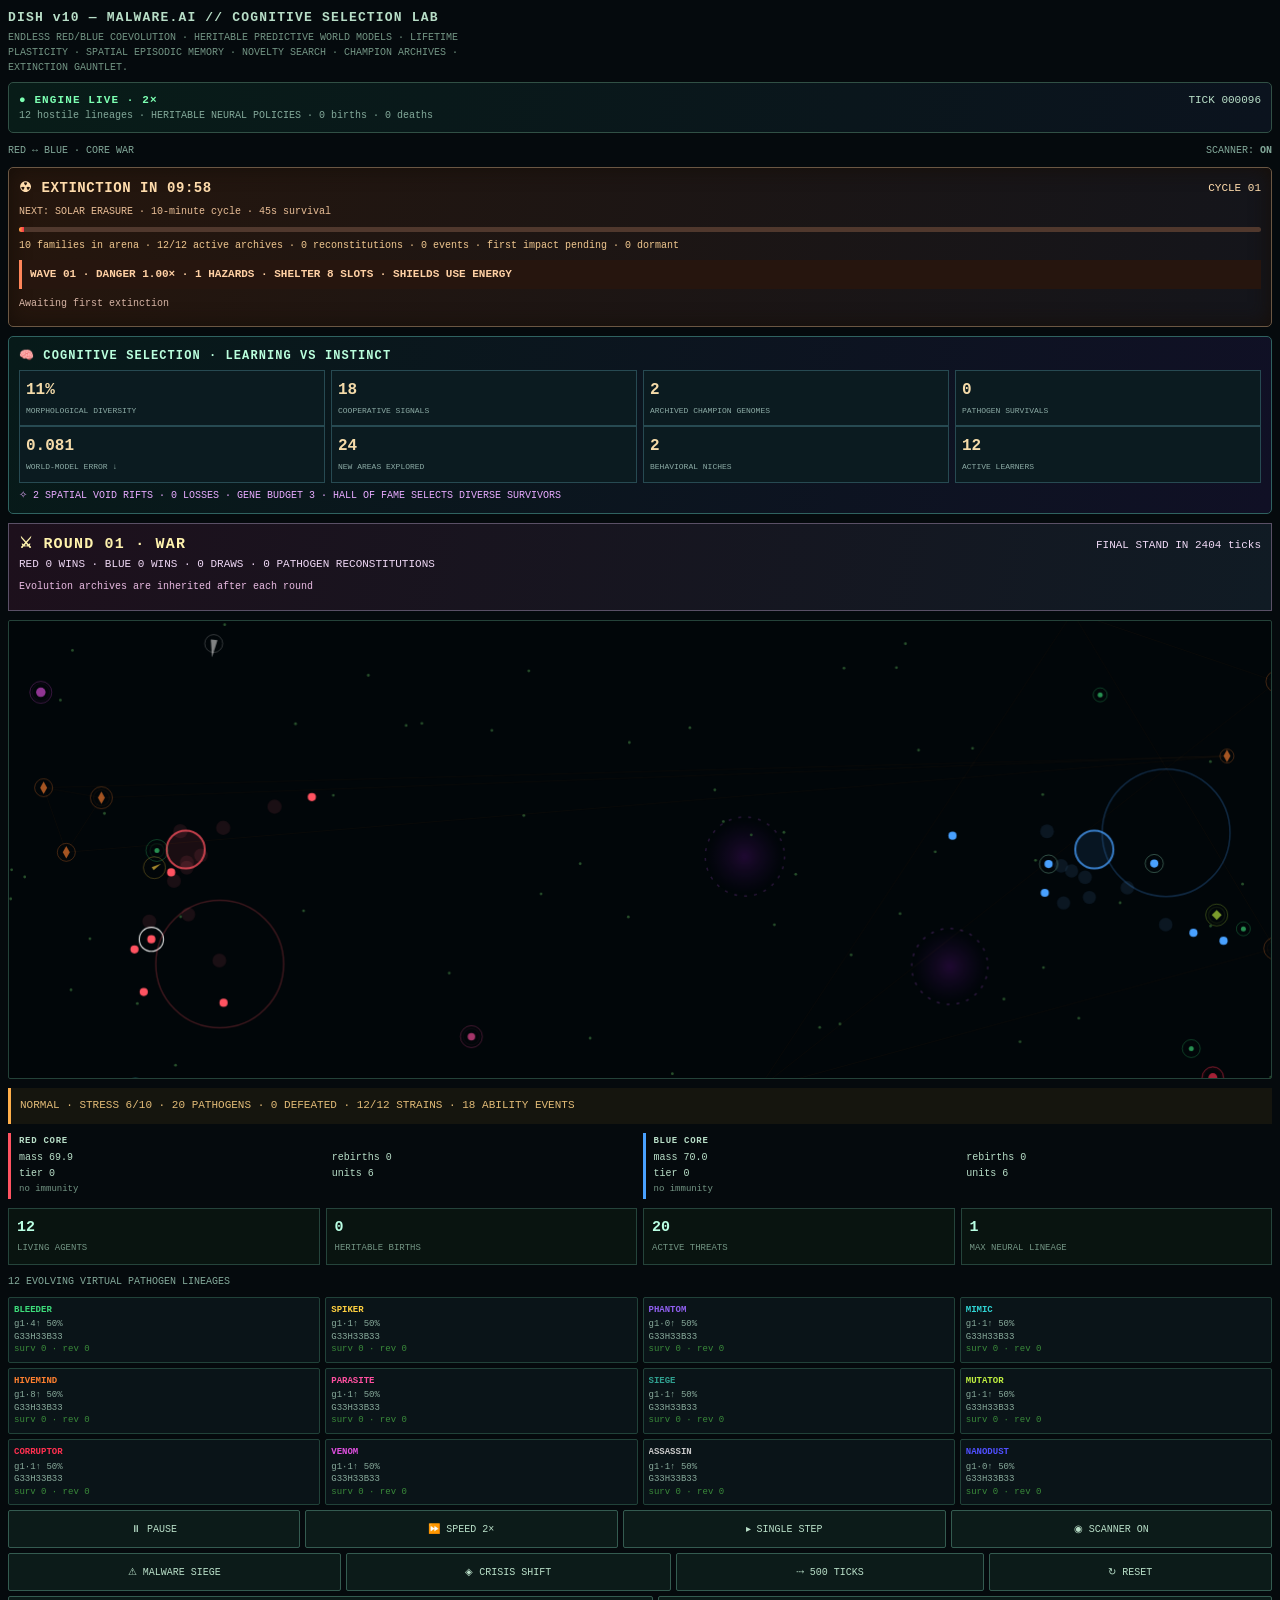
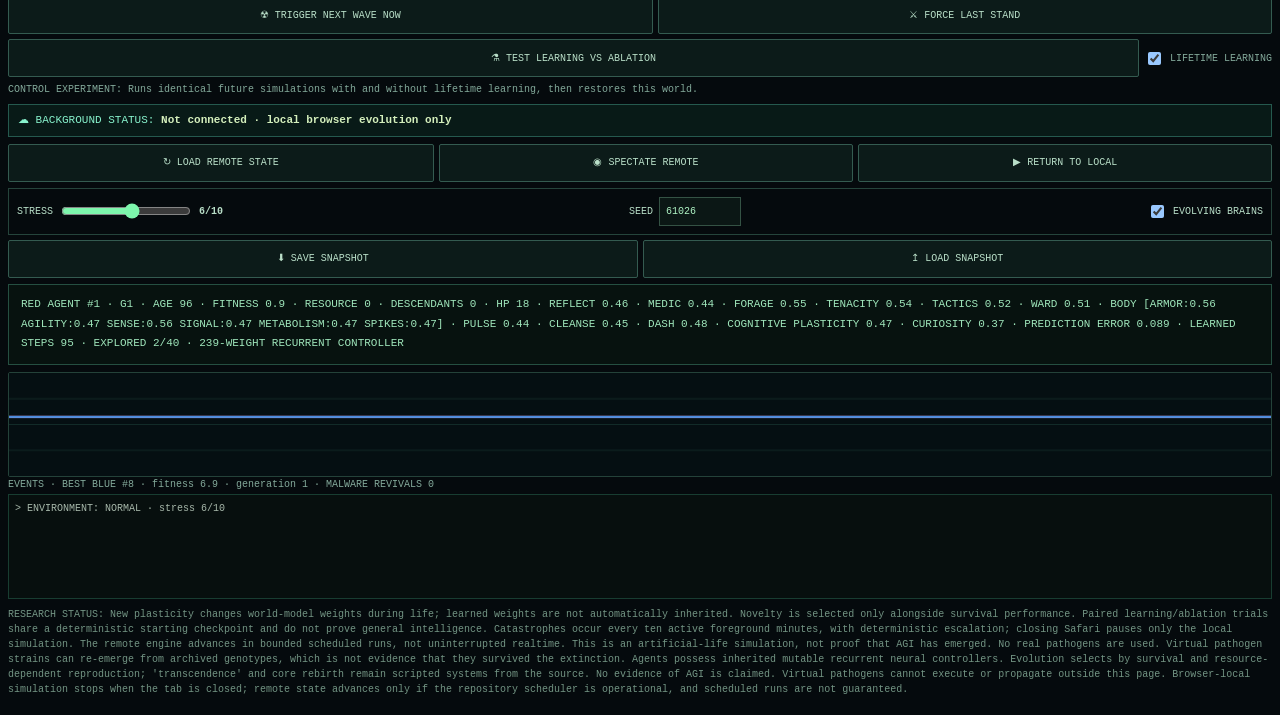
==== dish-malware-ai-v10-cognitive-selection/index.html @ 61f7e3c5 "feat(dish): V10 cognitive selection and matched learning/ablation probes" ====
<!DOCTYPE html>
<html lang="en">
<head>
<meta charset="utf-8">
<meta name="viewport" content="width=device-width,initial-scale=1,viewport-fit=cover">
<title>DISH v10 — MALWARE.AI // COGNITIVE SELECTION LAB</title>
<!-- Self-contained offline simulation. No external dependencies. -->
<style>
:root{
  --bg:#050a0d;--dish:#010609;--ink:#b8dec7;--mut:#739584;
  --red:#ff5361;--blue:#49a1ff;--food:#28502c;--line:#244239;
  --m0:#3ddd7a;--m1:#ffd040;--m2:#9060f0;--m3:#30d4d4;
  --m4:#ff8030;--m5:#ff50a0;--m6:#30a090;--m7:#c0f040;
  --m8:#ff3050;--m9:#e050e0;--m10:#c8c8c8;--m11:#5050ff;
  color-scheme:dark;
  padding-top:env(safe-area-inset-top,0px);
  padding-bottom:env(safe-area-inset-bottom,0px);
}
*{box-sizing:border-box}
body{margin:0;background:var(--bg);color:var(--ink);font:400 11px/1.5 ui-monospace,SFMono-Regular,Menlo,Consolas,monospace;padding:8px}
h1{font-size:13px;font-weight:600;margin:0 0 2px;letter-spacing:.09em}
p.sub{margin:0 0 7px;color:var(--mut);font-size:10px;max-width:84ch}
canvas{display:block;width:100%;height:51vh;min-height:290px;max-height:650px;background:var(--dish);border:1px solid var(--line);border-radius:2px}
.r2{display:grid;grid-template-columns:1fr 1fr;gap:5px;margin:5px 0 3px}
.box{border-left:3px solid;padding:2px 0 2px 8px}
.box.r{border-color:var(--red)}.box.b{border-color:var(--blue)}
.box b{display:block;font-weight:600;font-size:9px;letter-spacing:.08em;margin-bottom:2px}
.box .g2{display:grid;grid-template-columns:1fr 1fr;gap:1px 7px;font-size:10px}
.box .im{color:var(--mut);font-size:9px;margin-top:2px;word-break:break-all}
.cgrid{display:grid;grid-template-columns:repeat(4,1fr);gap:3px;margin:3px 0}
.cbox{font-size:9px;padding:2px 5px;border:1px solid var(--line);border-radius:2px;overflow:hidden}
.cbox .n{font-weight:600;white-space:nowrap;overflow:hidden;text-overflow:ellipsis;margin-bottom:1px}
.cbox .ci{color:var(--mut);font-size:8px;line-height:1.4}
.cbox .ci .st{color:#3a8a3a}
.ctl{display:flex;gap:5px;margin:5px 0}
button{font:inherit;font-size:10px;color:var(--ink);background:transparent;border:1px solid var(--mut);border-radius:2px;padding:4px 10px;cursor:pointer}
button:focus-visible{outline:2px solid var(--blue);outline-offset:2px}
.log{height:44px;overflow:hidden;font-size:9px;color:var(--mut);margin-top:2px}
.note{margin-top:8px;color:var(--mut);font-size:10px}
#evolutionLab{border:1px solid #2f6260;background:linear-gradient(100deg,#071a19,#101025);padding:10px;margin:8px 0;border-radius:5px}
#evolutionLab h2{font-size:12px;color:#baffdd;letter-spacing:.09em;margin:0 0 5px}
#evolutionLab .metrics{display:grid;grid-template-columns:repeat(4,minmax(0,1fr));gap:6px}
#evolutionLab .cell{background:#0b1b20;padding:7px 6px;border:1px solid #274a52}
#evolutionLab .cell b{display:block;color:#f5dba9;font-size:16px}
#evolutionLab .cell span{font-size:8px;color:#8caba5}
#rifts{color:#e7aaff;font-size:10px;margin-top:5px}
@media(max-width:510px){#evolutionLab .metrics{grid-template-columns:repeat(2,minmax(0,1fr))}}

#lastStand{border:1px solid #5a5066;background:linear-gradient(100deg,#1d101c,#101b24);padding:10px;margin:9px 0;color:#efd8f5}
#lastStand strong{font-size:15px;color:#fff3ae;letter-spacing:.08em}
#roundHistory{font-size:10px;margin:6px 0;color:#e9bbe2}
#remote{border:1px solid #25594e;background:#081a17;padding:7px 9px;font-size:11px;margin:7px 0;color:#88f3cd}
#cloudState{color:#d4efbc}
#lastStand.sudden{border-color:#ff5361;box-shadow:0 0 16px #93203033}

.v5hdr{border:1px solid #315045;padding:9px 10px;margin:7px 0 10px;background:linear-gradient(100deg,#081c18,#0b131e);border-radius:5px}
.live{color:#7cffb2;font-weight:700;letter-spacing:.1em;display:inline-block}
.small{color:#83a99a;font-size:10px}.v5row{display:flex;gap:12px;flex-wrap:wrap;justify-content:space-between;align-items:center}
.pulse{display:inline-block;width:8px;height:8px;background:#46fca1;border-radius:100%;box-shadow:0 0 10px #46fca1;margin-right:8px}
#world{border-left:3px solid #ffaf4a;padding:9px;margin:9px 0;background:#15150e;min-height:36px;color:#e2bb77}
#detail{border:1px solid #254f41;padding:10px 12px;line-height:1.8;background:#07120f;min-height:62px;margin:6px 0;color:#9fe6bb}
#chart{display:block;height:105px;min-height:105px;max-height:105px;width:100%;margin-top:7px}
.grid5{display:grid;grid-template-columns:repeat(4,minmax(0,1fr));gap:6px;margin:9px 0}
.metric{border:1px solid #25443b;padding:8px;background:#091410}.metric b{display:block;font-size:15px;color:#b9ffe3}.metric span{font-size:9px;color:var(--mut)}
#c{touch-action:manipulation}
label{font-size:10px;display:flex;align-items:center;gap:6px}input[type=range]{accent-color:#7df6ac;width:130px} input[type=number]{font:inherit;width:82px;background:#0b1715;color:#aff4c5;border:1px solid #345244;padding:6px}
button{border-color:#345b50;color:#b9dfc8;min-height:38px;background:#0c1b19;flex:1 1 auto}button:active{background:#22503c}
.cgrid{gap:5px}.cbox{background:#0a1418;border-color:#214239;padding:6px 5px;font-size:9px}.cbox .ci{color:#88aa9b;font-size:9px}
.ctl{flex-wrap:wrap}.row-setting{display:flex;justify-content:space-between;gap:8px;align-items:center;flex-wrap:wrap;border:1px solid #25443b;padding:8px;margin-top:6px}
.log{height:105px;overflow:auto;color:#b8cabb;font-size:10px;background:#070f0e;border:1px solid #183d31;padding:6px}
#extHud{border:1px solid #6b5743;background:linear-gradient(100deg,#25160d,#14151b);padding:10px;margin:9px 0;color:#ffdcac;border-radius:5px;box-shadow:inset 0 0 20px #160e08}
#extHud.warning{border-color:#ffa447;background:linear-gradient(100deg,#442b10,#211b12)}
#extHud.impact{border-color:#ff4255;background:linear-gradient(100deg,#451119,#270b19);box-shadow:0 0 25px #5b162866}
#extHud .big{font-size:14px;font-weight:800;letter-spacing:.04em}
#extDetail{margin:5px 0;font-size:10px;color:#eabf97}
#extTrack{height:5px;background:#50382d;border-radius:5px;overflow:hidden;margin-top:8px}
#extFill{height:100%;width:0;background:linear-gradient(90deg,#ffad42,#fb304b);transition:width .15s}
#extTally{color:#f0c78f;font-size:10px;margin:6px 0}
#waveChallenge{margin:7px 0;color:#ffd0a4;border-left:3px solid #ff8559;padding:6px 8px;background:#26150e;font-weight:700;font-size:11px}
#waveHistory{display:flex;flex-wrap:wrap;gap:5px;margin:5px 0;font-size:10px;color:#d6b4a5}
#waveHistory .wave{border:1px solid #65443b;padding:4px 6px;border-radius:3px;background:#21130d}
#waveHistory .gone{color:#ff8190}
@media (max-width:510px){.grid5{grid-template-columns:repeat(2,minmax(0,1fr))}body{padding:9px}h1{font-size:14px}.cgrid{grid-template-columns:repeat(3,minmax(0,1fr))}.r2{gap:9px}.box{padding:6px}.box .g2{grid-template-columns:1fr;font-size:11px}}
</style>
</head>
<body>
<h1>DISH v10 — MALWARE.AI // COGNITIVE SELECTION LAB</h1>
<p class="sub">ENDLESS RED/BLUE COEVOLUTION · HERITABLE PREDICTIVE WORLD MODELS · LIFETIME PLASTICITY · SPATIAL EPISODIC MEMORY · NOVELTY SEARCH · CHAMPION ARCHIVES · EXTINCTION GAUNTLET.</p>
<div class="v5hdr"><div class="v5row"><span class="live" id="runStatus">◌ STARTING ENGINE…</span><span id="tickStatus">TICK 000000</span></div><div class="small" id="underStatus">Preparing digital organisms</div></div>
<div class="v5row small"><span>RED ↔ BLUE · CORE WAR</span><span>SCANNER: <b id="scannerLabel">OFF</b></span></div>
<div id="extHud" aria-live="polite"><div class="v5row"><span class="big" id="extTitle">☢ EXTINCTION IN 10:00</span><span id="extEpoch">CYCLE 01</span></div><div id="extDetail">HARDER EACH WAVE · escalating multi-hazard extinction · heritable survival</div><div id="extTrack"><div id="extFill"></div></div><div id="extTally">12 potential lineages · survival without guaranteed rescue</div><div id="waveChallenge">WAVE 01 · 1.00× · SINGLE HAZARD</div><div id="waveHistory">Awaiting first extinction</div></div>
<div id="evolutionLab" aria-live="polite"><h2>🧠 COGNITIVE SELECTION · LEARNING VS INSTINCT</h2><div class="metrics">
<div class="cell"><b id="morphDiv">0%</b><span>MORPHOLOGICAL DIVERSITY</span></div>
<div class="cell"><b id="signalCount">0</b><span>COOPERATIVE SIGNALS</span></div>
<div class="cell"><b id="championCount">0</b><span>ARCHIVED CHAMPION GENOMES</span></div>
<div class="cell"><b id="resilienceCount">0</b><span>PATHOGEN SURVIVALS</span></div>
</div><div class="metrics cognitive-metrics">
<div class="cell"><b id="predictionError">—</b><span>WORLD-MODEL ERROR ↓</span></div>
<div class="cell"><b id="explorationCells">0</b><span>NEW AREAS EXPLORED</span></div>
<div class="cell"><b id="novelArchive">0</b><span>BEHAVIORAL NICHES</span></div>
<div class="cell"><b id="plasticCount">0</b><span>ACTIVE LEARNERS</span></div>
</div><div id="rifts">✧ REALITY RIFTS · Dynamic spatial hazards and gene-cost trade-offs</div></div>
<div id="lastStand" aria-live="polite"><div class="v5row"><strong id="roundTitle">⚔ ROUND 01 · LAST ONE STANDING</strong><span id="roundClock">WAR PHASE</span></div><div id="roundScore">RED 0 WINS · BLUE 0 WINS · 0 DRAWS</div><div id="roundHistory">The final surviving faction wins the round. Neural traits are inherited across rounds.</div></div>
<canvas id="c" aria-label="Live simulated ecosystem: red and blue organisms and virtual pathogens"></canvas><div id="world">Initializing ecosystem…</div>
<div class="r2">
  <div class="box r"><b>RED CORE</b>
    <div class="g2"><span id="r-m">—</span><span id="r-rb">—</span><span id="r-t">—</span><span id="r-u">—</span></div>
    <div class="im" id="r-im"></div>
  </div>
  <div class="box b"><b>BLUE CORE</b>
    <div class="g2"><span id="b-m">—</span><span id="b-rb">—</span><span id="b-t">—</span><span id="b-u">—</span></div>
    <div class="im" id="b-im"></div>
  </div>
</div>
<div class="grid5">
 <div class="metric"><b id="statPop">12</b><span>LIVING AGENTS</span></div><div class="metric"><b id="statBirths">0</b><span>HERITABLE BIRTHS</span></div>
 <div class="metric"><b id="statMal">0</b><span>ACTIVE THREATS</span></div><div class="metric"><b id="statBrain">1</b><span>MAX NEURAL LINEAGE</span></div>
</div>
<div class="small" style="margin:8px 0">12 EVOLVING VIRTUAL PATHOGEN LINEAGES</div><div class="cgrid" id="cgrid"></div>
<div class="ctl"><button id="pp">⏸ PAUSE</button><button id="sp">⏩ SPEED 2×</button><button id="one">▸ SINGLE STEP</button><button id="scan">◉ SCANNER ON</button></div>
<div class="ctl"><button id="siege">⚠ MALWARE SIEGE</button><button id="famine">◈ CRISIS SHIFT</button><button id="skip">⤏ 500 TICKS</button><button id="rs">↻ RESET</button></div>
<div class="ctl"><button id="extTest">☢ TRIGGER NEXT WAVE NOW</button><button id="duel">⚔ FORCE LAST STAND</button></div>
<div class="ctl"><button id="probe">⚗ TEST LEARNING VS ABLATION</button><label class="small" style="align-self:center"><input type="checkbox" id="cognition" checked> LIFETIME LEARNING</label></div>
<div id="probeResult" class="small" aria-live="polite">CONTROL EXPERIMENT: Runs identical future simulations with and without lifetime learning, then restores this world.</div>
<div id="remote">☁ BACKGROUND STATUS: <strong id="cloudState">Not connected · local browser evolution only</strong></div>
<div class="ctl"><button id="cloudOnce">↻ LOAD REMOTE STATE</button><button id="cloudSpectate">◉ SPECTATE REMOTE</button><button id="cloudLocal">▶ RETURN TO LOCAL</button></div>
<div class="row-setting"><label>STRESS <input id="stress" type="range" min="1" max="10" value="6"><b id="stressOut">6/10</b></label><label>SEED <input id="seed" type="number" value="61026" step="1"></label><label><input type="checkbox" id="neural" checked> EVOLVING BRAINS</label></div>
<div class="ctl"><button id="save">⬇ SAVE SNAPSHOT</button><button id="load">↥ LOAD SNAPSHOT</button><input id="file" type="file" accept=".json,application/json" hidden></div>
<div id="detail">TAP ORGANISMS TO INSPECT MEMORY, PREDICTION ERROR, SPATIAL EXPLORATION AND HERITABLE COGNITIVE GENES.</div>
<canvas id="chart" aria-label="Population evolution over time"></canvas>
<div class="small">EVENTS · <span id="scoreDetails">Awaiting first epoch</span></div><div class="log" id="log"></div>
<p class="note">RESEARCH STATUS: New plasticity changes world-model weights during life; learned weights are not automatically inherited. Novelty is selected only alongside survival performance. Paired learning/ablation trials share a deterministic starting checkpoint and do not prove general intelligence. Catastrophes occur every ten active foreground minutes, with deterministic escalation; closing Safari pauses only the local simulation. The remote engine advances in bounded scheduled runs, not uninterrupted realtime. This is an artificial-life simulation, not proof that AGI has emerged. No real pathogens are used. Virtual pathogen strains can re-emerge from archived genotypes, which is not evidence that they survived the extinction. Agents possess inherited mutable recurrent neural controllers. Evolution selects by survival and resource-dependent reproduction; 'transcendence' and core rebirth remain scripted systems from the source. No evidence of AGI is claimed. Virtual pathogens cannot execute or propagate outside this page. Browser-local simulation stops when the tab is closed; remote state advances only if the repository scheduler is operational, and scheduled runs are not guaranteed.</p>
<script>
const cv=document.getElementById('c'),ctx=cv.getContext('2d');
let randState=61026;
function reseed(s){randState=(Math.floor(Number(s))>>>0)||61026;}
function R(){randState=(randState+0x6D2B79F5)>>>0;let t=randState;t=Math.imul(t^(t>>>15),t|1);t^=t+Math.imul(t^(t>>>7),t|61);return ((t^(t>>>14))>>>0)/4294967296;}
const cl=(v,a,b)=>Math.max(a,Math.min(b,v)),TAU=Math.PI*2;
const H2=(ax,ay,bx,by)=>Math.hypot(ax-bx,ay-by);
let W,H,U,food,teams,MW,cols,mwt,vfld,tick,flashes,LOG,paused=false,speed=2;
let neuralEnabled=true,worldStress=6,scanner=true,worldShift=0,selectedUnit=0,selectedPathogen=null,unitSeq=1;
let stats={births:0,deaths:0,food:0,abilities:0,pathogenDeaths:0,crises:0};
let history=[];
// Cooperative communication is costly, inherited and fallible. No scripted group intelligence.
let signalFields=[],voidZones=[];
let behaviorArchive=[],cognitionEnabled=true;
// World-model learning and novelty search are statistical experiments, not evidence of AGI.
const COG_OUT=6, COG_CONTEXT=NN_SAFE_CONTEXT(), COG_GENES=COG_OUT*(COG_CONTEXT+1);
const EPISODIC_W=8,EPISODIC_H=5, BEHAVIOR_ARCHIVE_LIMIT=64;
function NN_SAFE_CONTEXT(){return 8;}
const SIGNAL_LIMIT=90, GENE_BUDGET=3;
const MORPH_KEYS=['armor','agility','sense','signal','metabolism','spikes'];
function morphNeutral(){return Object.fromEntries(MORPH_KEYS.map(k=>[k,.5]));}
// A zero-sum physiological budget: better armor means fewer resources for speed,
// sensing, communication, energy metabolism or counterattack.
function normalizeMorph(raw){
 const genes={};let free=[...MORPH_KEYS],remaining=GENE_BUDGET;
 for(const k of MORPH_KEYS)genes[k]=Math.max(.01,Number(raw?.[k])||.5);
 for(let pass=0;pass<10&&free.length;pass++){
  const total=free.reduce((n,k)=>n+genes[k],0),next=[];let changed=false;
  for(const k of free){const share=remaining*genes[k]/(total||1);
   if(share<.08){genes[k]=.08;remaining-=.08;changed=true;}
   else if(share>.92){genes[k]=.92;remaining-=.92;changed=true;}
   else next.push(k);
  }
  if(!changed){for(const k of free)genes[k]=remaining*genes[k]/(total||1);return genes;}
  free=next;
 }
 if(free.length){const total=free.reduce((n,k)=>n+genes[k],0);for(const k of free)genes[k]=remaining*genes[k]/(total||1);}
 return genes;
}
function mkMorph(parent=null,pressure=0,mate=null){
 const genes=parent?{...parent}:morphNeutral();
 for(const k of MORPH_KEYS){if(mate&&R()<.43)genes[k]=(genes[k]+mate[k])*.5;
  if(R()<.40+pressure*.2)genes[k]+=(R()-.5)*(.24+pressure*.26);
 }
 return normalizeMorph(genes);
}
function morphDist(a,b){return MORPH_KEYS.reduce((n,k)=>n+Math.abs((a?.[k]??.5)-(b?.[k]??.5)),0)/MORPH_KEYS.length;}
function emitSignal(u){
 if(u.e<1.2||tick-(u.signalAt??-100)<31||signalFields.length>=SIGNAL_LIMIT)return false;
 const intent=u.intent?.[6]||0;if(intent<.15)return false;
 const strength=.3+.9*u.morph.signal;
 u.e-=.075+.09*u.morph.signal;u.signalAt=tick;
 signalFields.push({x:u.x,y:u.y,t:u.t,weight:strength,ttl:135+Math.floor(u.morph.signal*150),kind:u.harvest>1?'FORAGE':'RALLY'});
 return true;
}
function signalVector(u){
 let x=0,y=0,n=0;
 for(const q of signalFields){if(q.t!==u.t)continue;
  const dx=q.x-u.x,dy=q.y-u.y,d=Math.hypot(dx,dy),range=25+u.g.sense*(.5+u.morph.sense);
  if(d>range||d<8)continue;
  const value=(q.weight/(15+d))*(q.kind==='FORAGE'&&u.e<4?1.3:1);
  x+=dx/d*value;y+=dy/d*value;n++;
 }
 const length=Math.hypot(x,y);return length>1e-8?{x:x/length,y:y/length,n}:{x:0,y:0,n:0};
}
function spawnVoidZones(){
 voidZones=Array.from({length:2+Math.min(2,Math.floor(roundNumber/9))},(_,i)=>({
  x:W*(.12+R()*.76),y:H*(.14+R()*.72),r:25+R()*30,strength:.4+R()*.5,
  phase:R()*TAU
 }));
}
function applyVoidDamage(u){
 if(tick%8!==0)return;
 for(const z of voidZones){const d=H2(u.x,u.y,z.x,z.y);if(d>=z.r)continue;
  const effect=(1-d/z.r)*z.strength*(.5+worldStress*.11);
  const sensed=u.morph.sense>.4&&u.intent[3]<.05;
  u.hp-=effect*(.30-u.morph.armor*.12)*(sensed?.58:1);
  u.e-=effect*(.17-u.morph.metabolism*.07);
 }
}
// Archive diverse, independently successful champions without creating a winner.
function cognitiveHeritage(u){const c=u.cognition;return c?{genes:c.genes.slice(),plasticity:c.plasticity,curiosity:c.curiosity,retention:c.retention}:null;}
function archiveChampions(team){
 const T=teams[team],live=U.filter(u=>u.t===team&&u.hp>0).sort((a,b)=>scoreUnit(b)-scoreUnit(a)).slice(0,7);
 T.hall??=[];
 for(const u of live){const fitness=scoreUnit(u);
  const novelty=noveltyScore(u),descriptor=behaviorSignature(u);
  const near=T.hall.find(c=>morphDist(c.morph,u.morph)<.075&&behaviorDistance(c.descriptor||descriptor,descriptor)<.16);
  if(near){if(fitness>near.fitness){Object.assign(near,{brain:u.brain.slice(),abilities:{...u.abilities},morph:{...u.morph},cognition:cognitiveHeritage(u),descriptor,novelty,g:{...u.g},gen:u.gen,fitness,id:u.id});}continue;}
  if(fitness<1.5)continue;
  T.hall.push({id:u.id,brain:u.brain.slice(),abilities:{...u.abilities},morph:{...u.morph},cognition:cognitiveHeritage(u),descriptor,novelty,g:{...u.g},gen:u.gen,fitness});
  recordNiche(u,novelty);
  T.hall.sort((a,b)=>(b.fitness+b.novelty*1.8)-(a.fitness+a.novelty*1.8));
  if(T.hall.length>6)T.hall.length=6;
 }
}

// Last-one-standing tournaments: actual elimination decides winners; a time-limited
// attrition stage makes endless defensive stalemates possible to resolve.
const ROUND_NORMAL_TICKS=2500, ROUND_STAND_TICKS=950;
let roundNumber=1,roundStartTick=0,roundPhase='WAR',roundScore={red:0,blue:0,draw:0},roundHistory=[];
let pathogenResurrections=0;
let spectating=false,cloudLastSync=0,cloudError='',cloudStatus='LOCAL ONLY';
const CLOUD_STATE_URL='https://raw.githubusercontent.com/reppiks490/builds/main/dish-malware-ai-v9-arms-race/state/latest.json';
// CATACLYSM CLOCK: real active foreground time, independent of simulation speed.
const EXT_PERIOD=10*60*1000, EXT_WARN=60*1000, EXT_DURATION=45*1000;
const HAZARDS=[
 {name:'SOLAR ERASURE',gene:'heat',tint:'#ff6c32',icon:'☀'},
 {name:'ABSOLUTE ZERO',gene:'frost',tint:'#90eaff',icon:'❄'},
 {name:'RADIANT COLLAPSE',gene:'ion',tint:'#c0a1ff',icon:'☢'},
 {name:'ENTROPY RUPTURE',gene:'entropy',tint:'#ff4b98',icon:'✧'}
];
// Artificial survival phenotypes. All are bounded numerical alleles; no executable pathogen code.
const SURV_GENES=['heat','frost','ion','entropy','shell','dormancy','sensing','repair','mobility','aegis','forage','resilience'];
function waveDifficulty(epoch){
 const n=Math.max(1,Math.min(10000,Math.floor(Number(epoch)||1))),k=n-1;
 return {epoch:n, multiplier:1+.26*k+.034*Math.pow(k,1.33),
  duration:EXT_DURATION+Math.min(90000,k*6500),
  hazards:[HAZARDS[k%4],...(n>=3?[HAZARDS[n%4]]:[]),...(n>=7?[HAZARDS[(n+1)%4]]:[])],
  capacity:Math.max(1,8-Math.floor(k/2)),refugeRadius:Math.max(.43,1-.045*k),
  erosion:.0015+.00065*k};
}
function geneCrossover(a,b,rate=.15){
 const combined={};for(const k of SURV_GENES)combined[k]=R()<.5?(a?.[k]??.5):(b?.[k]??.5);
 return geneMutate(combined,rate);
}
let activeMs=0,extinctionEpoch=0,cataclysm=null,extinctionReport=[],refugia=[],lastFrameAt=performance.now();
function createRefugia(){
 if(refugia.length)return;
 const challenge=waveDifficulty(extinctionEpoch+1);
 refugia=Array.from({length:3},(_,i)=>({x:W*(.16+.68*R()),y:H*(.18+.64*R()),r:(21+R()*16)*challenge.refugeRadius,integrity:1}));
 add_log('REFUGIA · '+challenge.capacity+' protected slots per shelter · shrinking protection at wave '+challenge.epoch);
}
function nearestRefuge(m){return refugia.reduce((best,r)=>{const d=H2(m.x,m.y,r.x,r.y);return !best||d<best.d?{r,d}:best},null);}

function aliveStrains(){return Array.from({length:12},(_,type)=>type).filter(i=>!cols[i]?.extinct).length;}
function countdown(ms){const s=Math.max(0,Math.ceil(ms/1000));return String(Math.floor(s/60)).padStart(2,'0')+':'+String(s%60).padStart(2,'0');}
function geneSeed(){return Object.fromEntries(SURV_GENES.map(k=>[k,cl(.17+R()*.75,.02,.98)]));}
// Mutation operates on individual genomes, not arbitrary colony-wide stat bonuses.
function geneMutate(parent,rate=.15){return Object.fromEntries(SURV_GENES.map(k=>[k,cl((parent?.[k]??.5)+(R()-.5)*rate,.02,.98)]));}
function catStatus(){if(cataclysm?.active)return 'impact';const left=EXT_PERIOD-(activeMs%EXT_PERIOD);return left<=EXT_WARN?'warning':'calm';}
function startCataclysm(manual=false){
 if(cataclysm?.active)return false;
 createRefugia();
 extinctionEpoch++;
 const challenge=waveDifficulty(extinctionEpoch);
 const hazard=challenge.hazards[0];
 cataclysm={active:true,manual,start:activeMs,end:activeMs+challenge.duration,nextPulse:activeMs+1000,hazard,challenge,
 initial:MW.length,previous:aliveStrains(),dead:0,spores:0};
 for(const m of MW){m.extSurvivor=false;}
 add_log('☢ WAVE '+extinctionEpoch+' | '+challenge.multiplier.toFixed(2)+'× | '+challenge.hazards.map(h=>h.name).join(' + ')+' | '+aliveStrains()+' lineages');
 return true;
}
function pulseCataclysm(){
 if(!cataclysm?.active)return;
 const ch=cataclysm.challenge||waveDifficulty(extinctionEpoch);
 // Shelters are spatial and overcrowdable. A lineage cannot protect itself by
 // simply setting a bit: reaching refuge, getting a slot, and paying energy matter.
 const protectedIds=new Set();
 for(const r of refugia){
  const crowd=MW.filter(m=>m.hp>0&&H2(m.x,m.y,r.x,r.y)<r.r&&r.integrity>.12);
  crowd.sort((a,b)=>((b.survival?.mobility||.5)+(b.survival?.sensing||.5))-((a.survival?.mobility||.5)+(a.survival?.sensing||.5)) || String(a.id).localeCompare(String(b.id)));
  crowd.slice(0,ch.capacity).forEach(m=>protectedIds.add(m.id));
  r.integrity=Math.max(0,(r.integrity??1)-ch.erosion);
 }
 for(let i=MW.length-1;i>=0;i--){
  const m=MW[i],g=m.survival||geneSeed();
  const resistance=ch.hazards.reduce((a,h)=>a+g[h.gene],0)/ch.hazards.length;
  const innate=cl(resistance*.61+g.shell*.18+g.repair*.045+g.resilience*.07,0,.90);
  const dorm=m.dormant?(.11+.20*(1-g.dormancy)):1;
  const shelter=protectedIds.has(m.id)?(.19+.13*(1-g.sensing)):1;
  // Aegis is stronger than passive armor but has a finite reserve and costs it.
  const aegis=(m.reserve||0)>.06&&g.aegis>.25;
  if(aegis)m.reserve=Math.max(0,m.reserve-(.095+.055*g.aegis)*ch.multiplier);
  const barrier=aegis?(1-.34*g.aegis):1;
  const combinator=1+.19*(ch.hazards.length-1);
  const damage=(1.85+.27*worldStress)*(1-innate)*dorm*shelter*barrier*combinator*ch.multiplier;
  m.hp-=damage;
  if(m.dormant){m.hp+=g.repair*.10;m.reserve=Math.max(0,(m.reserve||0)-.012*ch.multiplier);}
  if(m.hp<=0){brain_upd(m.type,m.drain_done,m.dmg_taken,m.target,m.pheno,m.genome);
   stats.pathogenDeaths++;cataclysm.dead++;MW.splice(i,1);}
 }
 for(const u of U){u.e-=.0045*worldStress*ch.multiplier;if(R()<.045){u.hp-=.03*worldStress*ch.multiplier/(1+u.abilities.ward);}}
 if(food.length>2&&R()<Math.min(.85,.4+.025*(ch.epoch-1)))food.splice(Math.floor(R()*food.length),1);
}
// A dead strain may return by reconstructing an archived genotype, at the cost
// of a growing cooldown and fresh mutations. Recovery is not counted as survival.
function markPathogenExtinct(type,reason='attrition'){
 const b=cols[type];if(b.extinct)return;
 const living=MW.filter(m=>m.type===type&&m.hp>0).sort((a,b)=>b.survived-a.survived);
 if(living[0])b.archive={survival:{...living[0].survival},genome:{...living[0].genome},survived:living[0].survived,id:living[0].id};
 b.extinct=true;b.reviveAt=tick+Math.round(480+(b.respawnCount||0)*170+extinctionEpoch*40);
 add_log(`🧬 ${MWC[type].n} COLLAPSED · archival reconstitution queued in ${b.reviveAt-tick} ticks (${reason})`);
}
function processPathogenRevival(){
 if(cataclysm?.active)return 0;
 let count=0;
 for(let type=0;type<12;type++){
  const b=cols[type];if(!b.extinct||tick<(b.reviveAt||0))continue;
  const archive=b.archive||{survival:b.founderSurvival,genome:mk_strat(),id:'ANCESTRAL-LIBRARY',survived:0};
  if(MW.length>=MAX_MW){b.reviveAt=tick+60;continue;}
  b.extinct=false;b.extinctionTested=true;b.gen++;b.respawnCount=(b.respawnCount||0)+1;
  const parent={survival:geneMutate(archive.survival,.08),reserve:2.5,id:archive.id,survived:archive.survived||0};
  // An archive stores information, not living individuals. Revival creates
  // vulnerable descendants that must independently withstand later waves.
  b.founderSurvival=geneMutate(parent.survival,.22);
  const n=Math.min(3,MAX_MW-MW.length);
  for(let i=0;i<n;i++)MW.push(mk_mw(type,i%2?'blue':'red',parent));
  pathogenResurrections++;count++;
  add_log(`↯ ${MWC[type].n} RECONSTITUTED · archival generation ${b.gen} · ${n} fragile founders · #${b.respawnCount}`);
 }
 return count;
}
function finishCataclysm(){
 if(!cataclysm?.active)return;
 const h=cataclysm.hazard,ch=cataclysm.challenge||waveDifficulty(extinctionEpoch);
 let survived=0,extinctNow=0,spores=0,refugeSurvivors=0;
 for(let type=0;type<12;type++){
  const b=cols[type];b.extinctionTested=true;
  const living=MW.filter(m=>m.type===type&&m.hp>0);
  if(living.length){survived++;b.survivedCataclysms=(b.survivedCataclysms||0)+1;
   for(const m of living){m.extSurvivor=true;m.survived=(m.survived||0)+1;
    if(m.dormant)spores++;if(nearestRefuge(m)?.d<nearestRefuge(m)?.r.r)refugeSurvivors++;m.dormant=false;m.hp=Math.min(m.mhp,m.hp+m.survival.repair*m.mhp*.3);
    if(!b.archive||m.survived>b.archive.survived)b.archive={survival:{...m.survival},genome:{...m.genome},survived:m.survived,id:m.id};}
  } else if(!b.extinct){markPathogenExtinct(type,'cataclysm');extinctNow++;}
 }
 const record={cycle:extinctionEpoch,hazard:ch.hazards.map(x=>x.name).join(' + '),intensity:ch.multiplier,
  duration:ch.duration,strains:survived,lost:extinctNow,spores,refugeSurvivors,dead:cataclysm.dead,revivals:pathogenResurrections};
 extinctionReport.unshift(record);if(extinctionReport.length>20)extinctionReport.pop();
 add_log('☢ AFTERMATH W'+extinctionEpoch+': '+survived+'/12 lines · '+extinctNow+' extinct · '+spores+' dormant · '+refugeSurvivors+' sheltered');
 cataclysm=null;refugia=[];
}
function advanceExtinctionClock(delta){
 if(!Number.isFinite(delta)||delta<=0)return;
 const previous=activeMs;activeMs+=delta;
 if(!cataclysm?.active&&EXT_PERIOD-(activeMs%EXT_PERIOD)<=EXT_WARN)createRefugia();
 // Fixed ten-minute real active-time cadence, unaffected by 1×–8× simulation speed.
 if(!cataclysm?.active&&Math.floor(previous/EXT_PERIOD)<Math.floor(activeMs/EXT_PERIOD))startCataclysm(false);
 if(cataclysm?.active){
  let pulses=0;while(cataclysm.active&&activeMs>=cataclysm.nextPulse&&pulses++<180){pulseCataclysm();cataclysm.nextPulse+=1000;}
  if(activeMs>=cataclysm.end)finishCataclysm();
 }
}
const CRISES=['NORMAL','FAMINE','TOXIC BLOOM','PREDATOR SURGE','SOLAR STATIC','RECOVERY'];
function crisis(){return CRISES[(worldShift+Math.floor(tick/650))%CRISES.length];}

// ── 12 MALWARE TYPES ─────────────────────────────────────────────────────────
const MWC=[
  {n:'BLEEDER', s:1.65,d:.009, h:18,r:52, a:.13,  cap:7,i:46 },
  {n:'SPIKER',  s:3.4, d:1.9,  h:9, r:26, a:.025, cap:3,i:90 },
  {n:'PHANTOM', s:.72, d:.017, h:38,r:70, a:.0,   cap:2,i:148},
  {n:'MIMIC',   s:1.2, d:.013, h:22,r:44, a:.05,  cap:3,i:112},
  {n:'HIVEMIND',s:1.45,d:.008, h:16,r:120,a:.09,  cap:8,i:68 },
  {n:'PARASITE',s:2.0, d:.012, h:12,r:40, a:.08,  cap:4,i:98 },
  {n:'SIEGE',   s:.85, d:.007, h:30,r:110,a:.10,  cap:3,i:118},
  {n:'MUTATOR', s:1.8, d:.011, h:20,r:48, a:.09,  cap:3,i:104},
  {n:'CORRUPTOR',s:2.2,d:.0,   h:16,r:36, a:.06,  cap:2,i:135},
  {n:'VENOM',   s:1.3, d:.008, h:26,r:55, a:.10,  cap:4,i:108},
  {n:'ASSASSIN',s:2.6, d:.015, h:14,r:32, a:.03,  cap:3,i:118},
  {n:'NANODUST',s:.58, d:.005, h:55,r:84, a:.02,  cap:2,i:168},
];
const MCSS=['--m0','--m1','--m2','--m3','--m4','--m5','--m6','--m7','--m8','--m9','--m10','--m11'];
const MAX_MW=42;
const UNIT_PROOF=new Set([1,2,3,5,7,8,11]);

// ── 3 PHENOTYPES ─────────────────────────────────────────────────────────────
// GHOST: stealth — invisible approach, unit evasion, waits for opening
// HUNTER: balanced — intelligent mode-switching, full situational awareness
// BERSERKER: aggression — straight charge, ignores damage, max speed, high visibility
const PHN=[
  {spd:.72,camo:.22,patience:.85,bold:.18,agg:.28},// 0 GHOST
  {spd:1.0, camo:1.0, patience:.50,bold:.50,agg:.50},// 1 HUNTER
  {spd:1.55,camo:1.9, patience:.08,bold:1.0, agg:1.0}, // 2 BERSERKER
];
const PHN_N=['G','H','B'];// display abbreviations

function pick_pheno(type){
  const pd=cols[type].pheno_dist,r=R();
  if(r<pd[0])return 0;if(r<pd[0]+pd[1])return 1;return 2;
}
function apply_pheno(genome,pheno){
  const p=PHN[pheno],lr=.6;
  genome.spd=   cl(genome.spd*(1-lr+p.spd*lr),.3,4.2);
  genome.camo=  cl(genome.camo*(1-lr)+p.camo*lr,.0,2.5);
  genome.patience=cl(genome.patience*(1-lr)+p.patience*lr,.0,1);
  genome.bold=  cl(genome.bold*(1-lr)+p.bold*lr,.0,1);
  genome.agg=   cl(genome.agg*(1-lr)+p.agg*lr,.0,1);
  return genome;
}

// ── COLONY BRAIN v2 ──────────────────────────────────────────────────────────
// Two-track evolution: vs_red and vs_blue evolve independently,
// letting each strain specialize tactics per opponent.
// Phenotype distribution evolves via softmax over phenotype fitness.
// Extinction pressure triggers mutation storm.
// Generation history enables ancestral recall when stuck.
// Cross-strain knowledge sharing spreads winning strategies.

function mk_strat(){
  return{spd:1,camo:1,patience:.5,bold:.5,mut:.14,agg:.5,
    fit_hist:Array(8).fill(.5),last_fit:.5,
    mom:{spd:0,camo:0,patience:0,bold:0,mut:0,agg:0}};}
function mk_brain(){
   return{gen:1,tot_drain:0,tot_deaths:0,tot_dmg:0,rebirths:0,
     elite_by_target:{red:[],blue:[]},
    strat:mk_strat(),vs_red:mk_strat(),vs_blue:mk_strat(),
    history:[],// {gen,fit,spd,camo,patience,bold,mut,agg}
    pheno_dist:[1/3,1/3,1/3],// ghost%,hunter%,berserker%
    pheno_fit:[.5,.5,.5],pheno_deaths:[0,0,0],
    storm:false,storm_t:0,extinct:false,extinctionTested:false,
    founderSurvival:geneSeed(),survivedCataclysms:0,reviveAt:0,respawnCount:0,archive:null,
    consec_low:0,last_shift:'',adapt_vel:0};}

function mk_genome(type,target){
  const b=cols[type];
  const vs=target==='red'?b.vs_red:b.vs_blue;
  const r=Math.max(vs.mut,b.strat.mut)*(b.storm?.5:1);
  // blend 60% vs-target + 40% global
  const elite=b.elite_by_target?.[target];
   const ancestry=(elite?.length&&R()<.86)?elite[Math.floor(R()*Math.min(3,elite.length))].genes:null;
   const blend=k=>ancestry?(ancestry[k]*.73+vs[k]*.27):(vs[k]*.6+b.strat[k]*.4);
  return{spd:cl(blend('spd')+(R()-.5)*r,.3,3.5),
    camo:cl(blend('camo')+(R()-.5)*r*.4,.0,2.5),
    patience:cl(blend('patience')+(R()-.5)*r,.0,1),
    bold:cl(blend('bold')+(R()-.5)*r,.0,1),
    mut:cl(blend('mut')+(R()-.5)*r*.3,.04,.65),
    agg:cl(blend('agg')+(R()-.5)*r,.0,1)};}

function strat_upd(s,fit){
  s.fit_hist.push(fit);s.fit_hist.shift();
  const avg=s.fit_hist.reduce((a,c)=>a+c,0)/8;
  const delta=avg-s.last_fit;s.last_fit=avg;
  let big=0,bigk='';
  for(const k of['spd','camo','patience','bold','agg']){
    const n=(R()-.5)*s.mut;
    s.mom[k]=s.mom[k]*.75+(delta>=0?1:-.6)*s.mom[k]*.055+n*.4;
    const old=s[k];s[k]=cl(s[k]+s.mom[k],.05,2.5);
    const sh=Math.abs(s[k]-old);if(sh>big){big=sh;bigk=k;}
  }
  s.mut=cl(s.mut+(avg<.3?.007:-.003),.04,.65);
  return{big,bigk,avg,delta};}

function evolve_pheno(b){
  // softmax over pheno fitness to shift distribution
  const pf=b.pheno_fit;
  const mx=Math.max(...pf);
  const ep=pf.map(f=>Math.exp((f-mx)*5));
  const se=ep.reduce((a,c)=>a+c,0);
  const nd=ep.map(e=>e/se);
  for(let i=0;i<3;i++)b.pheno_dist[i]=b.pheno_dist[i]*.94+nd[i]*.06;}

function brain_upd(type,drain,dmg,target,pheno,genome){
  const b=cols[type];b.tot_drain+=drain;b.tot_deaths++;b.tot_dmg+=dmg;
  // multi-objective fitness: drain efficiency + significant drain bonus
  const eff=drain/(1+drain+dmg*.4);
  const bonus=drain>0.5?.18:drain>0.1?.06:0;
const fit=cl(eff+bonus,0,1);
   // Actual survival/impact-based genotype retention: successful pathogen
   // variants seed future mutations for the same target population.
   if(genome&&b.elite_by_target){
     const pool=b.elite_by_target[target];
     const genes=Object.fromEntries(['spd','camo','patience','bold','mut','agg'].map(k=>[k,genome[k]]));
     const ix=pool.findIndex(a=>Object.keys(genes).reduce((d,k)=>d+Math.abs(a.genes[k]-genes[k]),0)<.05);
     if(ix<0)pool.push({fit,genes});else if(fit>pool[ix].fit)pool[ix]={fit,genes};
     pool.sort((a,b)=>b.fit-a.fit);if(pool.length>6)pool.length=6;
   }
   // update both vs-target and global strategy
  const vs=target==='red'?b.vs_red:b.vs_blue;
  strat_upd(vs,fit);
  const {big,bigk,avg}=strat_upd(b.strat,fit);
  if(big>.09){b.last_shift=bigk+'→'+b.strat[bigk].toFixed(2);
    if(b.tot_deaths%12===1)add_log(`${MWC[type].n} brain: ${b.last_shift} fit=${Math.round(avg*100)}%`);}
  // phenotype fitness update
  if(pheno!==undefined){
    b.pheno_fit[pheno]=b.pheno_fit[pheno]*.88+fit*.12;
    b.pheno_deaths[pheno]++;
    evolve_pheno(b);}
  // consecutive low fitness tracking
  if(fit<.22)b.consec_low++;else b.consec_low=Math.max(0,b.consec_low-1);
  // ancestral recall: if stuck, revert to best historical strategy
  if(b.consec_low>=5&&b.history.length>0){
    const best=b.history.reduce((a,h)=>h.fit>a.fit?h:a,b.history[0]);
    if(best.fit>b.strat.last_fit+.1){
      for(const k of['spd','camo','patience','bold','mut','agg'])b.strat[k]=best[k];
      b.consec_low=0;
      add_log(`${MWC[type].n} ANCESTRAL RECALL — gen${best.gen} restored (${Math.round(best.fit*100)}%)`);}}
  // log per-target divergence
  const div=Math.abs(b.vs_red.last_fit-b.vs_blue.last_fit);
  if(div>.28&&b.tot_deaths%22===1)
    add_log(`${MWC[type].n}: R-strat vs B-strat diverged Δ${Math.round(div*100)}%`);}

function check_extinction(type){
  const b=cols[type];
  if(b.storm_t>0){b.storm_t--;if(b.storm_t===0){b.storm=false;return;}}
  if(tick%(62)!==(type*5)%62)return;
  const active=MW.filter(m=>m.type===type).length;
  if(b.consec_low>=4||(active===0&&b.tot_deaths>8&&b.strat.last_fit<.2)){
    b.storm=true;b.storm_t=90;
    b.strat.mut=Math.min(.65,b.strat.mut*2.6);
    b.vs_red.mut=b.vs_blue.mut=b.strat.mut;
    // reset phenotype distribution to explore all three equally
    b.pheno_dist=[1/3,1/3,1/3];
    add_log(`${MWC[type].n} EXTINCTION — mutation storm gen${b.gen} (mut×2.6)`);}}

function knowledge_share(){
  if(tick%260!==0)return;
  let best_t=0,best_f=0;
  for(let i=0;i<12;i++){if(cols[i].strat.last_fit>best_f){best_f=cols[i].strat.last_fit;best_t=i;}}
  if(best_f<.3)return;
  const ws=cols[best_t].strat;
  for(let i=0;i<12;i++){if(i===best_t)continue;
    const s=cols[i].strat;
    for(const k of['spd','patience','bold','agg'])
      s[k]=cl(s[k]*.88+ws[k]*.12+(R()-.5)*.04,.05,2.5);}
  add_log(`${MWC[best_t].n} broadcasting superiority (fit ${Math.round(best_f*100)}%) — 11 strains absorbing`);}

// ── GENE SYSTEM ──────────────────────────────────────────────────────────────
const BASE_G=()=>({spd:1.4,sense:70,atk:2,def:1.5,split:12});
function mut_g(g,p=0){const r=.12+p*.24;
  return{spd:cl(g.spd*(1+(R()-.5)*r),.45,5.5),sense:cl(g.sense*(1+(R()-.5)*r),22,195),
    atk:cl(g.atk*(1+(R()-.5)*r),.35,9),def:cl(g.def*(1+(R()-.5)*r),.15,7),
    split:cl(g.split*(1+(R()-.5)*r*.65),4,30)};}
function transcend_g(g,tier){const b=.2+tier*.09;
  return{spd:cl(g.spd*(1+b),.45,6),sense:cl(g.sense*(1+b),22,235),
    atk:cl(g.atk*(1+b),.35,13),def:cl(g.def*(1+b),.15,11),
    split:cl(g.split*(1+b*.5),4,24)};}

// ── RECURRENT NEUROEVOLUTION (NOT A CLAIM OF AGI) ─────────────────────────────
// A fixed 13→8 recurrent→7 network; 239 inherited weights. Selection acts
// through survival, resource harvest, and reproduction, not a scripted winning score.
const NN_IN=13,NN_H=8,NN_OUT=7, NN_GENES=NN_IN*NN_H+NN_H*NN_H+NN_H+NN_H*NN_OUT+NN_OUT;
function mkBrain(parent,pressure=0){
  const g=parent?parent.slice():Array.from({length:NN_GENES},()=> (R()-.5)*1.4);
  if(parent)for(let i=0;i<g.length;i++)if(R()<.09+pressure*.16)g[i]=cl(g[i]+(R()-.5)*(.5+pressure),-3,3);
  return g;
}
function mkAbilities(parent,p=0){const a=parent?{...parent}:{ward:.5,pulse:.5,cleanse:.5,dash:.5,reflect:.5,medic:.5,forage:.5,tactics:.5,tenacity:.5};
 for(const k of ['ward','pulse','cleanse','dash','reflect','medic','forage','tactics','tenacity'])a[k]??=.5;
 for(const k of Object.keys(a))a[k]=cl(a[k]+(R()-.5)*(.14+p*.14),0.05,2);return a;}
// Heritable learning hyperparameters & predictor PRIORS; online adjustments belong to the organism.
// This is a Baldwin-style design: evolution can select better initial learning rules,
// but experience is NOT magically inherited by descendants.
function mkCognition(parent=null,pressure=0){
 const src=parent?.cognition||parent;
 const genes=Array.isArray(src?.genes)&&src.genes.length===COG_GENES?src.genes.slice():
  Array.from({length:COG_GENES},()=> (R()-.5)*.42);
 if(src)for(let i=0;i<genes.length;i++)if(R()<.16+pressure*.10)genes[i]=cl(genes[i]+(R()-.5)*(.32+pressure*.22),-2,2);
 const vary=(name)=>cl((src?.[name]??(.35+R()*.32))+(src?(R()-.5)*(.20+pressure*.14):0),.05,.95);
 return {genes,weights:genes.slice(),plasticity:vary('plasticity'),curiosity:vary('curiosity'),retention:vary('retention'),
  visits:Array(EPISODIC_W*EPISODIC_H).fill(0),explored:0,updates:0,errorEMA:0,errors:0,
  lastContext:null,lastPrediction:null};
}
// Prediction targets are SIX actual subsequent sensory values (food/enemy offset, health, energy).
const PREDICT_TARGET=[0,1,2,3,8,9];
function predictWorld(context,weights){
 const out=[];
 for(let k=0;k<COG_OUT;k++){
  let v=weights[k*(COG_CONTEXT+1)+COG_CONTEXT];
  for(let j=0;j<COG_CONTEXT;j++)v+=weights[k*(COG_CONTEXT+1)+j]*context[j];
  out.push(Math.tanh(v));
 }
 return out;
}
function learnPrediction(u,observation,nextHidden){
 const c=u.cognition;
 if(!c||!cognitionEnabled)return;
 if(c.lastPrediction&&c.lastContext){
  const target=PREDICT_TARGET.map(i=>observation[i]);
  let total=0;
  const rate=.003+.026*c.plasticity;
  for(let k=0;k<COG_OUT;k++){
   const error=cl(target[k]-c.lastPrediction[k],-2,2); total+=error*error;
   const shift=rate*error*(1-c.lastPrediction[k]*c.lastPrediction[k]);
   for(let j=0;j<COG_CONTEXT;j++){
    const idx=k*(COG_CONTEXT+1)+j;
    c.weights[idx]=cl(c.weights[idx]+shift*c.lastContext[j],-3,3);
   }
   const biasIdx=k*(COG_CONTEXT+1)+COG_CONTEXT;
   c.weights[biasIdx]=cl(c.weights[biasIdx]+shift,-3,3);
  }
  const errorMean=total/COG_OUT;
  c.errorEMA=c.updates?(.97*c.errorEMA+.03*errorMean):errorMean;
  c.errors+=errorMean;c.updates++;
  // Real resource tradeoff for ongoing learning; memory has metabolic expense.
  u.e-=.00045+.0009*c.plasticity;
 }
 c.lastContext=nextHidden.slice();c.lastPrediction=predictWorld(nextHidden,c.weights);
}
// A learned world model earns its metabolic cost only if it changes actual actions.
// Well-calibrated next-step FOOD predictions cautiously bias navigation when hungry;
// inaccurate predictors lose their influence. This makes plasticity selectable.
function predictionHeading(u){
 const c=u.cognition;
 if(!cognitionEnabled||!neuralEnabled||!c||c.updates<4||!c.lastPrediction||u.e>=u.g.split*.95)
  return {angle:u.a,strength:0};
 const fx=c.lastPrediction[0],fy=c.lastPrediction[1],distance=Math.hypot(fx,fy);
 if(distance<.08)return {angle:u.a,strength:0};
 const confidence=cl(1-1.8*c.errorEMA,0,1);
 const strength=cl(.24*c.retention*confidence*(.35+.65*c.curiosity),0,.21);
 return {angle:Math.atan2(fy,fx),strength};
}
function visitMemory(u){
 if(!cognitionEnabled||!u.cognition||tick%7!==u.id%7)return;
 const c=u.cognition,x=cl(Math.floor(u.x/W*EPISODIC_W),0,EPISODIC_W-1),y=cl(Math.floor(u.y/H*EPISODIC_H),0,EPISODIC_H-1);
 const idx=y*EPISODIC_W+x;
 if(!c.visits[idx])c.explored++;
 c.visits[idx]=Math.min(255,c.visits[idx]+1);
}
function exploreVector(u){
 const c=u.cognition;
 if(!c||!cognitionEnabled||u.e<3||u.intent[3]<.08)return null;
 const x=cl(Math.floor(u.x/W*EPISODIC_W),0,EPISODIC_W-1),y=cl(Math.floor(u.y/H*EPISODIC_H),0,EPISODIC_H-1);
 let best=null;
 for(const [dx,dy] of [[1,0],[-1,0],[0,1],[0,-1],[1,1],[-1,1],[1,-1],[-1,-1]]){
  const nx=x+dx,ny=y+dy;if(nx<0||ny<0||nx>=EPISODIC_W||ny>=EPISODIC_H)continue;
  const visits=c.visits[ny*EPISODIC_W+nx];
  const distance=H2(u.x,u.y,(nx+.5)*W/EPISODIC_W,(ny+.5)*H/EPISODIC_H);
  // Inherited curiosity controls willingness to explore unknown cells; remembered cells are disfavored.
  const preference=1/(1+visits*c.retention*1.8)-distance/(Math.max(W,H)*5);
  if(!best||preference>best.preference)best={nx,ny,preference};
 }
 if(!best)return null;
 const angle=Math.atan2((best.ny+.5)*H/EPISODIC_H-u.y,(best.nx+.5)*W/EPISODIC_W-u.x);
 const strength=cl(c.curiosity*u.intent[3]*.33,0,.32);
 return {angle,strength};
}
function behaviorSignature(u){
 const c=u.cognition||{};
 return [cl(u.harvest/22,0,1),cl(u.births/9,0,1),cl(u.damage/40,0,1),cl((c.explored||0)/(EPISODIC_W*EPISODIC_H),0,1),cl(u.age/950,0,1)];
}
function behaviorDistance(a,b){
 return Math.sqrt(a.reduce((n,v,i)=>n+(v-(b?.[i]||0))**2,0)/a.length);
}
function noveltyScore(u){
 const descriptor=behaviorSignature(u),same=behaviorArchive.filter(v=>v.team===u.t);
 if(!same.length)return 1;
 const distances=same.map(v=>behaviorDistance(descriptor,v.sig)).sort((a,b)=>a-b);
 return distances.slice(0,Math.min(4,distances.length)).reduce((a,b)=>a+b,0)/Math.min(4,distances.length);
}
function recordNiche(u,novelty){
 if(scoreUnit(u)<1.5||novelty<.08&&behaviorArchive.some(v=>v.team===u.t))return;
 behaviorArchive.push({id:u.id,team:u.t,round:roundNumber,tick,score:scoreUnit(u),sig:behaviorSignature(u)});
 if(behaviorArchive.length>BEHAVIOR_ARCHIVE_LIMIT)behaviorArchive.shift();
}
function scoreUnit(u){return u.harvest*3+u.births*4+u.damage*.25+Math.min(600,u.age)*.009;}

function neuralAct(u){
 const near=(arr,accept)=>{let best=null,dd=1e9;for(const q of arr)if(accept(q)){const d=(u.x-q.x)**2+(u.y-q.y)**2;if(d<dd){dd=d;best=q;}}return best;};
 const f=near(food,()=>true),e=near(U,q=>q!==u&&q.t!==u.t),m=near(MW,q=>q.target===u.t&&!is_imm(q.target,q.type,q.gen));
 const T=teams[u.t];const offset=(q,i)=>q?cl((q[i]-u[i])/140,-1,1):0;
 const input=[offset(f,'x'),offset(f,'y'),offset(e,'x'),offset(e,'y'),offset(m,'x'),offset(m,'y'),
   offset(T,'x'),offset(T,'y'),cl(u.hp/u.mx,0,1),cl(u.e/22,0,1),T.pressure,worldStress/10,1];
 const h=Array(NN_H).fill(0),g=u.brain;let n=0;
 for(let i=0;i<NN_IN;i++)for(let j=0;j<NN_H;j++)h[j]+=input[i]*g[n++];
 for(let i=0;i<NN_H;i++)for(let j=0;j<NN_H;j++)h[j]+=u.memory[i]*g[n++];
 for(let j=0;j<NN_H;j++)h[j]=Math.tanh(h[j]+g[n++]);
 const o=Array(NN_OUT).fill(0);
 for(let i=0;i<NN_H;i++)for(let j=0;j<NN_OUT;j++)o[j]+=h[i]*g[n++];
 for(let j=0;j<NN_OUT;j++)o[j]=Math.tanh(o[j]+g[n++]);
 learnPrediction(u,input,h);u.memory=h;u.intent=o;return o;
}
function adaptiveAbility(u){
 if(!neuralEnabled||!u.intent)return;
 const a=u.intent;
 // Heritable ability traits determine effect and metabolism; neural choices determine use.
 const wasShield=u.shield;
 u.shield=(a[4]>.15&&u.e>2);
 if(u.shield){u.e-=.012*u.abilities.ward;if(!wasShield)stats.abilities++;}
 if(a[5]>.50&&u.abilities.pulse>.40&&u.e>4&&tick-u.pulseAt>75){
  u.pulseAt=tick;u.e-=1.2;stats.abilities++;
  for(const m of MW)if(m.target===u.t&&!is_imm(m.target,m.type,m.gen)&&H2(u.x,u.y,m.x,m.y)<30+u.abilities.pulse*20){m.hp-=u.g.atk*.65*u.abilities.pulse;m.dmg_taken+=u.g.atk*.65*u.abilities.pulse;u.damage+=u.g.atk*.65*u.abilities.pulse;}
  flashes.push({x:u.x,y:u.y,t:0,team:u.t,rb:false});
 }
 if(a[6]>.54&&u.abilities.cleanse>.4&&u.e>3&&(u.corrupted||u.venomed)){
   if(u.corrupted&&R()<u.abilities.cleanse*.065){u.corrupted=false;u.ctimer=0;u.e-=1;stats.abilities++;}
   if(u.venomed&&R()<u.abilities.cleanse*.065){u.venomed=false;u.vtimer=0;u.e-=1;stats.abilities++;}
 }
}

// ── UNITS ────────────────────────────────────────────────────────────────────
const rad=u=>2.5+u.m*1.6;
function mk_u(t,x,y,g,m,parent=null){
   const T=teams[t],mx=(10+8*m)*(1+.3*T.tier)*(1+.22*T.rebirths);
   const ancestor=parent||T.elite;
   return{id:unitSeq++,t,x,y,a:R()*TAU,hp:mx,mx,m,e:5,g,brain:mkBrain(ancestor?.brain,T.pressure),
     abilities:mkAbilities(ancestor?.abilities,T.pressure),morph:mkMorph(ancestor?.morph,T.pressure),cognition:mkCognition(ancestor?.cognition,T.pressure),signalAt:-999,
     memory:Array(NN_H).fill(0),intent:Array(NN_OUT).fill(0),
     gen:(ancestor?.gen||0)+1,age:0,harvest:0,births:0,damage:0,pulseAt:-999,shield:false,
     corrupted:false,ctimer:0,venomed:false,vtimer:0};}

// ── MALWARE FACTORY ──────────────────────────────────────────────────────────
let _hid=0;
function mk_mw(type,target,parent=null,mate=null){
  const cfg=MWC[type],b=cols[type],gen=b.gen,sc=1+(gen-1)*.28,T=teams[target];
  const pheno=pick_pheno(type);
  let genome=mk_genome(type,target);
  apply_pheno(genome,pheno);
  if(b.storm)genome.mut=Math.min(.65,genome.mut*1.8);// storm → more varied offspring
  let x,y;const e=Math.floor(R()*4);
  if(e===0){x=R()*W;y=-14}else if(e===1){x=R()*W;y=H+14}
  else if(e===2){x=-14;y=R()*H}else{x=W+14;y=R()*H}
  // Spawn from a living parent's individual survival genotype after first catastrophe.
  // Founder genomes are permitted only before the first extinction trial.
  const survival=mate?geneCrossover(parent?.survival,mate.survival,.16):geneMutate(parent?.survival||b.founderSurvival,.16);
  const m={type,target,gen,genome,pheno,x,y,survival,
    reserve:cl((parent?.reserve??4)*.48+R()*2.5,1,8),
    ancestor:parent?.id||null,coAncestor:mate?.id||null,survived:parent?.survived||0,dormant:false,extSurvivor:false,
    id:'M'+(++_hid),
    a:Math.atan2(T.y-y,T.x-x),
    spd:cfg.s*sc*genome.spd*(1-.26*survival.shell),drain:cfg.d*(1+(gen-1)*.22)*(1-.34*survival.shell),
    hp:cfg.h*sc,mhp:cfg.h*sc,phase:R()*TAU,drain_done:0,dmg_taken:0,mode:'HUNT'};
  if(type===1)m.wait=pheno===2?0:Math.floor(45+R()*65*genome.patience),m.fired=false;
  if(type===4)m.hive_id=0,m.hive_slot=0;
  if(type===6)m.sieged=false,m.sx=0,m.sy=0,m.retreat=0;
  if(type===7)m.mt=0;
  if(type===8)m.done=false;
  if(type===9)m.phase2=0;
  if(type===10)m.cleared=false;
  return m;}
const is_imm=(team,type,gen)=>teams[team].immune[type].has(gen);

// ── REBIRTH ──────────────────────────────────────────────────────────────────
function rebirth(team,mtype,mgen){
  const T=teams[team];T.rebirths++;
  T.mass=70*Math.pow(1.9,T.rebirths)*(1+T.tier*.45);
  T.immune[mtype].add(mgen);if(mgen>1)T.immune[mtype].add(mgen-1);
  T.pressure=Math.min(1,T.pressure+.4);T.g=transcend_g(T.g,T.tier+T.rebirths);
  // save gen snapshot before incrementing
  const b=cols[mtype];
  b.history.push({gen:b.gen,fit:b.strat.last_fit,
    spd:b.strat.spd,camo:b.strat.camo,patience:b.strat.patience,bold:b.strat.bold,mut:b.strat.mut,agg:b.strat.agg});
  if(b.history.length>6)b.history.shift();
  b.gen++;b.rebirths++;b.consec_low=0;
  const count=9+T.rebirths*2+T.tier*2;
  for(let i=0;i<count;i++)
    U.push(mk_u(team,T.x+(R()-.5)*75,T.y+(R()-.5)*75,mut_g(T.g,T.pressure),1+T.tier*.4+T.rebirths*.3,T.elite));
  flashes.push({x:T.x,y:T.y,t:0,team,rb:true});
  add_log(`${team.toUpperCase()} REBORN — immune to ${MWC[mtype].n} ≤g${mgen} — evolves to g${b.gen}`);}

// ── CONDENSATION ─────────────────────────────────────────────────────────────
function condense(team){
   const T=teams[team],mine=U.filter(u=>u.t===team);if(!mine.length)return;
   const champ=mine.reduce((best,u)=>scoreUnit(u)>scoreUnit(best)?u:best,mine[0]);
   if(!T.elite||scoreUnit(champ)>=T.elite.fitness)T.elite={brain:champ.brain.slice(),abilities:{...champ.abilities},gen:champ.gen,fitness:scoreUnit(champ)};
   let tot=0;const avg={spd:0,sense:0,atk:0,def:0,split:0};
  for(const u of mine){tot+=u.m;for(const k in avg)avg[k]+=u.g[k]*u.m}
  for(const k in avg)avg[k]/=tot;
  T.mass+=tot*.5;T.tier++;T.cond++;T.copies=0;T.thr=Math.round(T.thr*1.45);
  T.g=transcend_g(avg,T.tier);T.pressure=Math.max(0,T.pressure-.08);
  U=U.filter(u=>u.t!==team);
  flashes.push({x:T.x,y:T.y,t:0,team,rb:false});
  for(let i=0;i<5+T.tier+T.rebirths;i++)
    U.push(mk_u(team,T.x+(R()-.5)*50,T.y+(R()-.5)*50,mut_g(T.g,T.pressure),1+T.tier*.35,T.elite));
  add_log(`${team.toUpperCase()} TRANSCENDS tier ${T.tier} ×${(1.2+T.tier*.09).toFixed(2)}`);}

function add_log(msg){LOG.unshift({msg,t:0});if(LOG.length>18)LOG.pop();}

// ── RESET / FIT ──────────────────────────────────────────────────────────────
function fit(){const d=devicePixelRatio||1,rc=cv.getBoundingClientRect();
  W=rc.width;H=rc.height;cv.width=W*d;cv.height=H*d;ctx.setTransform(d,0,0,d,0,0);}
function mk_imm(){return Object.fromEntries([...Array(12)].map((_,i)=>[i,new Set()]));}
function reset(){
  reseed(document.getElementById('seed').value);fit();tick=0;unitSeq=1;selectedUnit=0;selectedPathogen=null;U=[];food=[];MW=[];flashes=[];LOG=[];vfld=[];
   stats={births:0,deaths:0,food:0,abilities:0,pathogenDeaths:0,crises:0};history=[];signalFields=[];voidZones=[];behaviorArchive=[];cognitionEnabled=true;worldShift=0;
   activeMs=0;extinctionEpoch=0;cataclysm=null;extinctionReport=[];refugia=[];lastFrameAt=performance.now();
   roundNumber=1;roundStartTick=0;roundPhase='WAR';roundScore={red:0,blue:0,draw:0};roundHistory=[];pathogenResurrections=0;
  mwt=Array(12).fill(0);_hid=0;
  cols={};for(let i=0;i<12;i++)cols[i]=mk_brain();
  teams={
red: {x:W*.14,y:H/2,mass:70,copies:0,thr:18,tier:0,cond:0,rebirths:0,pressure:0,immune:mk_imm(),g:BASE_G(),elite:null,hall:[]},
     blue:{x:W*.86,y:H/2,mass:70,copies:0,thr:18,tier:0,cond:0,rebirths:0,pressure:0,immune:mk_imm(),g:BASE_G(),elite:null,hall:[]}
  };
  for(const t of['red','blue'])for(let i=0;i<6;i++){const T=teams[t];
    U.push(mk_u(t,T.x+(R()-.5)*50,T.y+(R()-.5)*50,mut_g(T.g),1));}
  spawnVoidZones();}

// ── STEP ─────────────────────────────────────────────────────────────────────
function step(){
tick++;
   if(tick%900===1)spawnVoidZones();
   for(let i=signalFields.length-1;i>=0;i--){signalFields[i].ttl--;if(signalFields[i].ttl<=0)signalFields.splice(i,1);}
   let env=crisis();if(tick%650===1){stats.crises++;add_log(`ENVIRONMENT: ${env} · stress ${worldStress}/10`);}
   let spawnFood=env==='FAMINE'?.09:env==='RECOVERY'?.95:.61;
   spawnFood=cl(spawnFood*(1.30-worldStress*.055),.035,.98);
   if(roundPhase==='FINAL STAND')spawnFood*=.075;
   if(food.length<165&&R()<spawnFood)food.push({x:R()*W,y:R()*H});
   if(tick%20===0&&env==='TOXIC BLOOM'){for(const u of U)if(R()<.035+worldStress*.008){u.venomed=true;u.vtimer=35+worldStress*4;}}
   if(tick%15===0&&env==='SOLAR STATIC')for(const u of U)u.e-=.02*worldStress;
   if(tick%40===0){history.push({tick,r:U.filter(u=>u.t==='red').length,b:U.filter(u=>u.t==='blue').length,mal:MW.length,rg:teams.red.tier,bg:teams.blue.tier});if(history.length>120)history.shift();}
  for(let i=vfld.length-1;i>=0;i--){vfld[i].ttl--;if(vfld[i].ttl<=0)vfld.splice(i,1);}
  knowledge_share();
  for(let i=0;i<12;i++)check_extinction(i);
  processPathogenRevival();

  const cnt={red:0,blue:0};for(const u of U)cnt[u.t]++;
  const born=[];

for(const u of U){
     const T=teams[u.t];u.age++;if(!neuralEnabled)u.shield=false;
     T.pressure=Math.max(0,T.pressure-.00028);
    if(u.corrupted){u.shield=false;u.ctimer--;if(u.ctimer<=0)u.corrupted=false;}
    if(u.venomed){u.vtimer--;if(u.vtimer<=0)u.venomed=false;}
    if(u.corrupted){
      const T2=teams[u.t];u.a=Math.atan2(T2.y-u.y,T2.x-u.x)+(R()-.5)*.3;
      if(H2(T2.x,T2.y,u.x,u.y)<42)T2.mass-=.015;
    }else{
      let tx=null,ty=null,best=u.g.sense**2,fight=false;
      for(const o of U)if(o.t!==u.t&&!o.corrupted){const d=(o.x-u.x)**2+(o.y-u.y)**2;if(d<best){best=d;tx=o.x;ty=o.y;fight=true}}
      if(!fight)for(const m of MW){
        if(m.target!==u.t||is_imm(m.target,m.type,m.gen)||UNIT_PROOF.has(m.type))continue;
        const d=(m.x-u.x)**2+(m.y-u.y)**2;if(d<best){best=d;tx=m.x;ty=m.y;fight=true}}
      if(fight&&u.hp<u.mx*.28){tx=2*u.x-tx;ty=2*u.y-ty;}
      else if(!fight){best=u.g.sense**2;for(const f of food){const d=(f.x-u.x)**2+(f.y-u.y)**2;if(d<best){best=d;tx=f.x;ty=f.y}}}
      if(tx!==null)u.a=Math.atan2(ty-u.y,tx-u.x);else u.a+=(R()-.5)*.62;
       if(neuralEnabled){
          const z=neuralAct(u),hx=Math.cos(u.a),hy=Math.sin(u.a);
          // Inherited recurrent policy changes the observed movement, no predetermined optimum.
          const nx=z[0]*(0.65+u.abilities.dash*.2),ny=z[1]*(0.65+u.abilities.dash*.2);
          u.a=Math.atan2(hy*.40+ny*.60,hx*.40+nx*.60);
          const forecast=predictionHeading(u);
          if(forecast.strength>0){
           u.a=Math.atan2(Math.sin(u.a)*(1-forecast.strength)+Math.sin(forecast.angle)*forecast.strength,
                          Math.cos(u.a)*(1-forecast.strength)+Math.cos(forecast.angle)*forecast.strength);
          }
          const explore=exploreVector(u);
          if(explore&&explore.strength>0){
           u.a=Math.atan2(Math.sin(u.a)*(1-explore.strength)+Math.sin(explore.angle)*explore.strength,
                          Math.cos(u.a)*(1-explore.strength)+Math.cos(explore.angle)*explore.strength);
           u.e-=.0012*explore.strength;
          }
          const sig=signalVector(u);
          if(sig.n&&u.morph.sense>.2){const trust=.12+.3*u.morph.sense;
            u.a=Math.atan2(Math.sin(u.a)*(1-trust)+sig.y*trust,Math.cos(u.a)*(1-trust)+sig.x*trust);}
          adaptiveAbility(u);
          if(tick%18===u.id%18)emitSignal(u);
       }}
    for(const vf of vfld){if(vf.target===u.t&&H2(vf.x,vf.y,u.x,u.y)<vf.r){u.venomed=true;u.vtimer=200;break;}}
    const sv=u.venomed?.65:1,v=u.g.spd*(1.1-.07*u.m)*sv*(.75+.65*u.morph.agility-.12*u.morph.armor);
    const dash=neuralEnabled&&u.intent[3]>.55&&u.e>1?1+u.abilities.dash*.21:1;
     if(dash>1)u.e-=.008*u.abilities.dash;
     u.x=cl(u.x+Math.cos(u.a)*v*dash,0,W);u.y=cl(u.y+Math.sin(u.a)*v*dash,0,H);
    if(u.x<=0||u.x>=W)u.a=Math.PI-u.a;if(u.y<=0||u.y>=H)u.a=-u.a;
    visitMemory(u);applyVoidDamage(u);
    for(let i=food.length-1;i>=0;i--){const f=food[i];if((f.x-u.x)**2+(f.y-u.y)**2<(rad(u)+3)**2){food.splice(i,1);u.e+=3*(.72+.50*u.abilities.forage);u.harvest++;stats.food++}}
    u.e-=.004*u.g.spd*(1.23-.50*u.morph.metabolism)+u.morph.armor*.003+
      Math.max(0,u.abilities.tenacity-.75)*.003;
    if(u.e<0)u.hp-=.04/(.6+.5*u.abilities.tenacity);
    u.hp=Math.min(u.mx,u.hp+.015+u.m*.003);
    if(u.e>1.5&&u.intent[4]>.15&&u.abilities.medic>.25&&tick%31===0){
      const healing=.06*u.abilities.medic;u.hp=Math.min(u.mx,u.hp+healing);u.e-=healing*.6;
      for(const ally of U)if(ally!==u&&ally.t===u.t&&H2(u.x,u.y,ally.x,ally.y)<24){ally.hp=Math.min(ally.mx,ally.hp+healing*.45);break;}
    }
    if(roundPhase!=='FINAL STAND'&&u.e>=u.g.split&&cnt[u.t]<92&&!u.corrupted){
u.e-=u.g.split*.62;cnt[u.t]++;T.copies++;u.births++;stats.births++;
       born.push(mk_u(u.t,u.x+(R()-.5)*9,u.y+(R()-.5)*9,mut_g(u.g,T.pressure),u.m,u));}}

  for(let i=0;i<U.length;i++)for(let j=i+1;j<U.length;j++){
    const a=U[i],b=U[j];
    const hostile=(a.t!==b.t)||(a.corrupted&&!b.corrupted)||(b.corrupted&&!a.corrupted);
    if(!hostile)continue;
    if((a.x-b.x)**2+(a.y-b.y)**2<(rad(a)+rad(b)+2)**2){
const aa=a.g.atk*(a.venomed?.6:1)*(1+.36*a.morph.spikes)*(1+(neuralEnabled?Math.max(0,a.intent[2])*.25:0)),
             ba=b.g.atk*(b.venomed?.6:1)*(1+.36*b.morph.spikes)*(1+(neuralEnabled?Math.max(0,b.intent[2])*.25:0));
       const da=Math.max(.05,aa-b.g.def*.5)*.12*(1-.27*b.morph.armor)*(b.shield?1/(1+b.abilities.ward):1),
             db=Math.max(.05,ba-a.g.def*.5)*.12*(1-.27*a.morph.armor)*(a.shield?1/(1+a.abilities.ward):1);
       // Evolved reflect ability consumes the defender's energy and punishes
       // indiscriminate aggression without a guaranteed advantage.
       if(b.shield&&b.e>.6&&b.abilities.reflect>.3){a.hp-=da*b.abilities.reflect*.11;b.e-=.004*b.abilities.reflect;}
       if(a.shield&&a.e>.6&&a.abilities.reflect>.3){b.hp-=db*a.abilities.reflect*.11;a.e-=.004*a.abilities.reflect;}
       const as=U.some(q=>q!==a&&q.t===a.t&&H2(q.x,q.y,a.x,a.y)<22),bs=U.some(q=>q!==b&&q.t===b.t&&H2(q.x,q.y,b.x,b.y)<22);
       if(as&&a.e>1){b.hp-=da*a.abilities.tactics*.14;a.e-=.003*a.abilities.tactics;}
       if(bs&&b.e>1){a.hp-=db*b.abilities.tactics*.14;b.e-=.003*b.abilities.tactics;}
       b.hp-=da;a.hp-=db;a.damage+=da;b.damage+=db;}}

  const nxt=[];
for(const u of U){if(u.hp>0){nxt.push(u);continue}
     stats.deaths++;teams[u.t].pressure=Math.min(1,teams[u.t].pressure+.013);
    if(u.m>=2){for(let k=0;k<2;k++){const s=mk_u(u.t,u.x+(R()-.5)*15,u.y+(R()-.5)*15,mut_g(u.g,teams[u.t].pressure),u.m/2,u);s.hp=s.mx*.42;nxt.push(s);}}}
  U=nxt.concat(born);

  for(const t of['red','blue']){const T=teams[t];
    if(roundPhase!=='FINAL STAND'&&U.filter(u=>u.t===t&&!u.corrupted).length<3&&tick%30===0)
      for(let i=0;i<4;i++)U.push(mk_u(t,T.x+(R()-.5)*38,T.y+(R()-.5)*38,mut_g(T.g,T.pressure),1+T.tier*.3+T.rebirths*.2,T.elite));}

  for(const t of['red','blue'])if(teams[t].copies>=teams[t].thr)condense(t);

  // spawn
  if(MW.length<MAX_MW&&!cataclysm?.active){
    for(let type=0;type<12;type++){
      if(cols[type].extinct)continue;
      const livingParents=MW.filter(m=>m.type===type&&m.hp>0);
      if(cols[type].extinctionTested&&!livingParents.length){markPathogenExtinct(type,'no active progenitors');continue;}
      const capable=livingParents.filter(m=>!m.dormant);
      if(!capable.length&&livingParents.length)continue; // spores don't reproduce
      const parent=capable.length?capable[Math.floor(R()*capable.length)]:null;
      const mate=capable.length>1&&R()<.42?capable[Math.floor(R()*capable.length)]:null;
      mwt[type]++;const cfg=MWC[type],active=MW.filter(m=>m.type===type).length;
      const threatScale=(.65+worldStress*.13)*(env==='PREDATOR SURGE'?1.65:1);
       if(mwt[type]>=cfg.i/threatScale&&active<cfg.cap&&MW.length<MAX_MW){
        mwt[type]=0;const target=R()<.5?'red':'blue';
        if(type===4){const hid=_hid++;for(let sl=0;sl<4&&MW.length<MAX_MW;sl++){const m=mk_mw(4,target,parent,mate);m.hive_id=hid;m.hive_slot=sl;MW.push(m);}}
        else{MW.push(mk_mw(type,target,parent,mate));if(type===0&&active<cfg.cap-1&&MW.length<MAX_MW)MW.push(mk_mw(0,R()<.5?'red':'blue',parent,mate));}}}}

  // ── MALWARE STEP ──
  for(let mi=MW.length-1;mi>=0;mi--){
    const m=MW[mi],T=teams[m.target],cfg=MWC[m.type];
    m.phase+=.05;
    if(is_imm(m.target,m.type,m.gen)){
m.hp-=.9;
       if(m.hp<=0){brain_upd(m.type,m.drain_done,m.dmg_taken,m.target,m.pheno,m.genome);MW.splice(mi,1);stats.pathogenDeaths++;}continue;}
    // A warning is public sensory information. Heritable sensing and dormancy
    // determine whether an individual foregoes attacking to attempt survival.
    const warning=catStatus()==='warning';
    if(warning&&!m.dormant&&tick%59===0&&R()<.007+.13*m.survival.sensing*m.survival.dormancy)m.dormant=true;
    // Sensor-bearing lineages can sacrifice attack opportunities to seek
    // spatial shelters in the last minute before a catastrophe.
    if(warning&&!m.dormant&&refugia.length&&m.survival.sensing>.48){
      const safe=nearestRefuge(m);
      if(safe&&safe.d>safe.r.r*.6){
       m.a=Math.atan2(safe.r.y-m.y,safe.r.x-m.x);
       m.x=cl(m.x+Math.cos(m.a)*m.spd*(.73+.54*m.survival.mobility),0,W);
       m.y=cl(m.y+Math.sin(m.a)*m.spd*(.73+.54*m.survival.mobility),0,H);
      }
      m.mode='REFUGE';continue;
    }
    if(m.dormant){
      m.hp=Math.min(m.mhp,m.hp+m.survival.repair*.003);
      if(!warning&&!cataclysm?.active)m.dormant=false;
      else continue;
    }
    const dx=T.x-m.x,dy=T.y-m.y,dist=H2(T.x,T.y,m.x,m.y);

    // ── SITUATIONAL MODE (HUNTER only; GHOST evades; BERSERKER always rushes) ──
    if(m.pheno===2){// BERSERKER: ignore everything, charge
      m.mode='RUSH';
    }else if(m.pheno===0){// GHOST: assess unit density
      const eu=U.filter(u=>u.t===m.target&&!u.corrupted&&H2(u.x,u.y,m.x,m.y)<72).length;
      m.mode=eu>3?'GHOST':'HUNT';
    }else{// HUNTER: full situational awareness
      const eu=U.filter(u=>u.t===m.target&&!u.corrupted&&H2(u.x,u.y,m.x,m.y)<72).length;
      const allies=MW.filter(a=>a!==m&&a.target===m.target&&H2(a.x,a.y,m.x,m.y)<90).length;
      const hp_pct=m.hp/m.mhp;
      if(hp_pct<.2&&m.genome.bold<.35)m.mode='RETREAT';
      else if(eu>5&&m.genome.camo<.6)m.mode='GHOST';
      else if(dist>95&&allies>=2&&m.genome.patience>.55)m.mode='SIEGE';
      else m.mode='HUNT';}

    // GHOST unit evasion (applied after type movement)
    let ghost_evade_x=0,ghost_evade_y=0;
    if(m.mode==='GHOST'&&!UNIT_PROOF.has(m.type)){
      const eu=U.filter(u=>u.t===m.target&&!u.corrupted&&H2(u.x,u.y,m.x,m.y)<65);
      for(const u of eu){ghost_evade_x+=m.x-u.x;ghost_evade_y+=m.y-u.y;}}

    // RUSH mode: direct charge ignores type-specific logic for most types
    if(m.mode==='RUSH'&&m.type!==8){
      m.a=Math.atan2(dy,dx);
      m.x+=Math.cos(m.a)*m.spd*1.3;m.y+=Math.sin(m.a)*m.spd*1.3;
    }else{
      // ── TYPE-SPECIFIC MOVEMENT ──
      switch(m.type){
        case 0:m.a=Math.atan2(dy,dx)+(R()-.5)*.35*(1-m.genome.agg*.3);
          m.x+=Math.cos(m.a)*m.spd;m.y+=Math.sin(m.a)*m.spd;break;
        case 1:if(m.wait>0){m.wait--;m.a+=(R()-.5)*.45;m.x+=Math.cos(m.a)*.4;m.y+=Math.sin(m.a)*.4}
          else{m.fired=true;m.a=Math.atan2(dy,dx);m.x+=Math.cos(m.a)*m.spd*2.2;m.y+=Math.sin(m.a)*m.spd*2.2}break;
        case 2:m.a=Math.atan2(dy,dx)+(R()-.5)*.05;m.x+=Math.cos(m.a)*m.spd;m.y+=Math.sin(m.a)*m.spd;break;
        case 3:{const eu2=U.filter(u=>u.t===m.target);
          const ex=eu2.reduce((a,u)=>a+u.x,0)/(eu2.length||1),ey=eu2.reduce((a,u)=>a+u.y,0)/(eu2.length||1);
          const opp=Math.atan2(T.y-ey,T.x-ex)+Math.PI;
          m.a=Math.atan2(T.y+Math.sin(opp)*(cfg.r*.8)-m.y,T.x+Math.cos(opp)*(cfg.r*.8)-m.x);
          m.x+=Math.cos(m.a)*m.spd;m.y+=Math.sin(m.a)*m.spd;break;}
        case 4:{const ta=m.hive_slot*TAU/4+tick*.0008*(m.hive_slot%2?1:-1)*m.genome.agg;
          const orb=70+30*m.genome.patience;
          m.a=Math.atan2(T.y+Math.sin(ta)*orb-m.y,T.x+Math.cos(ta)*orb-m.x);
          m.x+=Math.cos(m.a)*m.spd;m.y+=Math.sin(m.a)*m.spd;break;}
        case 5:{const pu=U.filter(u=>u.t===m.target&&!u.corrupted).reduce((b2,u)=>{
            const d=H2(u.x,u.y,m.x,m.y);return(!b2||d<b2.d)?{u,d}:b2},null);
          m.a=pu?Math.atan2(pu.u.y-m.y,pu.u.x-m.x):Math.atan2(dy,dx);
          m.x+=Math.cos(m.a)*m.spd;m.y+=Math.sin(m.a)*m.spd;break;}
        case 6:{const opt=85+30*m.genome.patience;
          if(m.retreat>0){m.retreat--;m.x+=Math.cos(m.a+Math.PI)*m.spd;m.y+=Math.sin(m.a+Math.PI)*m.spd;}
          else if(!m.sieged){if(Math.abs(dist-opt)<16){m.sieged=true;m.sx=m.x;m.sy=m.y;}
            else{m.a=Math.atan2(dy,dx)*(dist>opt?1:-1);m.x+=Math.cos(m.a)*m.spd;m.y+=Math.sin(m.a)*m.spd;}}
          else{m.x=m.sx;m.y=m.sy;}break;}
        case 7:{m.mt++;if(m.mt>65){m.mt=0;const r2=m.genome.mut;
            m.genome.spd=cl(m.genome.spd+(R()-.5)*r2,.3,3.5);
            m.spd=cfg.s*(1+(cols[7].gen-1)*.28)*m.genome.spd;
            m.genome.camo=cl(m.genome.camo+(R()-.5)*r2*.5,.0,2.5);
            m.genome.patience=cl(m.genome.patience+(R()-.5)*r2,.0,1);}
          m.a=Math.atan2(dy,dx)+Math.sin(tick*.07+m.phase)*.5*m.genome.patience;
          m.x+=Math.cos(m.a)*m.spd;m.y+=Math.sin(m.a)*m.spd;break;}
        case 8:{if(!m.done){
            const cu=U.filter(u=>u.t===m.target&&!u.corrupted).reduce((b2,u)=>{
              const sc=H2(u.x,u.y,m.x,m.y)/(u.m*.5+1);return(!b2||sc<b2.sc)?{u,sc}:b2},null);
            if(cu){m.a=Math.atan2(cu.u.y-m.y,cu.u.x-m.x);m.x+=Math.cos(m.a)*m.spd;m.y+=Math.sin(m.a)*m.spd;
              if(H2(cu.u.x,cu.u.y,m.x,m.y)<8){
                cu.u.corrupted=true;cu.u.ctimer=180+cols[8].rebirths*45;
                m.drain_done+=2.5;m.done=true;m.hp=0;}}
            else{m.a=Math.atan2(dy,dx);m.x+=Math.cos(m.a)*m.spd;m.y+=Math.sin(m.a)*m.spd;}}break;}
        case 9:{m.phase2++;
          if(tick%20===0&&vfld.filter(v=>v.target===m.target).length<10)
            vfld.push({x:m.x,y:m.y,r:38+m.genome.bold*20,target:m.target,ttl:300});
          if(m.phase2<110){const vu=U.filter(u=>u.t===m.target&&!u.venomed).reduce((b2,u)=>{
              const d=H2(u.x,u.y,m.x,m.y);return(!b2||d<b2.d)?{u,d}:b2},null);
            m.a=vu?Math.atan2(vu.u.y-m.y,vu.u.x-m.x):Math.atan2(dy,dx);}
          else{m.a=Math.atan2(dy,dx)+(R()-.5)*.1;}
          m.x+=Math.cos(m.a)*m.spd;m.y+=Math.sin(m.a)*m.spd;break;}
        case 10:{const hm=U.filter(u=>u.t===m.target&&u.m>=2);
          if(!m.cleared&&hm.length>0){const tgt=hm.reduce((a,b2)=>b2.m>a.m?b2:a,hm[0]);
            m.a=Math.atan2(tgt.y-m.y,tgt.x-m.x);m.x+=Math.cos(m.a)*m.spd;m.y+=Math.sin(m.a)*m.spd;
            if(H2(tgt.x,tgt.y,m.x,m.y)<10){tgt.hp=0;m.drain_done+=0.8;}}
          else{m.cleared=true;m.a=Math.atan2(dy,dx)+(R()-.5)*.05;m.x+=Math.cos(m.a)*m.spd;m.y+=Math.sin(m.a)*m.spd;}break;}
        case 11:m.a=Math.atan2(dy,dx)+Math.sin(tick*.025+m.phase)*.2;
          m.x+=Math.cos(m.a)*m.spd;m.y+=Math.sin(m.a)*m.spd;break;
      }
    }// end non-RUSH movement

    // apply ghost evasion after type movement
    if(ghost_evade_x!==0||ghost_evade_y!==0){
      const ev=Math.atan2(ghost_evade_y,ghost_evade_x);
      m.x+=Math.cos(ev)*m.spd*.5;m.y+=Math.sin(ev)*m.spd*.5;}
    // RETREAT mode: push away from core
    if(m.mode==='RETREAT'){m.x+=Math.cos(m.a+Math.PI)*m.spd*.4;m.y+=Math.sin(m.a+Math.PI)*m.spd*.4;}

    // ── DRAIN ──
    const afterDist=H2(T.x,T.y,m.x,m.y);
     let can_drain=afterDist<cfg.r;
    if(m.type===6)can_drain=m.sieged&&afterDist<cfg.r;
    if(m.type===8)can_drain=false;
    if(can_drain){T.mass-=m.drain;m.drain_done+=m.drain;
      m.reserve=Math.min(8,(m.reserve||0)+m.drain*(.10+.40*m.survival.forage));}
    // spiker burst
    if(m.type===1&&can_drain){
      flashes.push({x:m.x,y:m.y,t:0,team:'spike',rb:false});
      brain_upd(1,m.drain_done,m.dmg_taken,m.target,m.pheno,m.genome);MW.splice(mi,1);
      if(T.mass<=0)rebirth(m.target,1,m.gen);continue;}

    // ── UNIT DAMAGE ──
    if(!UNIT_PROOF.has(m.type)){
      const tb=1+(T.tier>=3?(T.tier-2)*.2:0);
      for(const u of U){if(u.t!==m.target||u.corrupted)continue;
        if((u.x-m.x)**2+(u.y-m.y)**2<(rad(u)+7)**2){
          const dmg=u.g.atk*(u.venomed?.6:1)*tb*.28;
          const adjusted=u.shield?dmg*.9:dmg;
           m.hp-=adjusted;m.dmg_taken+=adjusted;u.damage+=adjusted;
          if(m.type===6)m.retreat=42;}}}
    if(T.tier>=3&&dist<85)m.hp-=.07*(T.tier-2);
    if(T.mass<=0){rebirth(m.target,m.type,m.gen);brain_upd(m.type,m.drain_done,m.dmg_taken,m.target,m.pheno,m.genome);MW.splice(mi,1);continue;}
    if(m.hp<=0){brain_upd(m.type,m.drain_done,m.dmg_taken,m.target,m.pheno,m.genome);MW.splice(mi,1);stats.pathogenDeaths++;}}

  for(const t of['red','blue']){const T=teams[t];if(T.tier>=3)T.mass+=.05*(T.tier-2);}
  for(const t of['red','blue'])teams[t].mass=Math.max(0,teams[t].mass);
  for(const f of flashes)f.t+=.025;flashes=flashes.filter(f=>f.t<1);
  for(const l of LOG)l.t=Math.min(.30,l.t+.001);
  updateLastStanding();if(tick%120===0){archiveChampions('red');archiveChampions('blue');}}

function refreshTeamElites(){
 for(const t of ['red','blue']){
  archiveChampions(t);
  const T=teams[t],mine=U.filter(u=>u.t===t&&u.hp>0);
  if(!mine.length)continue;
  const top=mine.reduce((a,b)=>scoreUnit(b)>scoreUnit(a)?b:a,mine[0]);
  const fitness=scoreUnit(top);
  if(!T.elite||fitness>T.elite.fitness)T.elite={brain:top.brain.slice(),abilities:{...top.abilities},morph:{...top.morph},cognition:cognitiveHeritage(top),gen:top.gen,fitness,g:{...top.g}};
 }
}
function completeRound(winner='draw'){
 if(winner!=='red'&&winner!=='blue')winner='draw';
 refreshTeamElites();roundScore[winner]++;
 const record={round:roundNumber,winner,tick,redTier:teams.red.tier,blueTier:teams.blue.tier,
  redGeneration:teams.red.elite?.gen||1,blueGeneration:teams.blue.elite?.gen||1};
 roundHistory.unshift(record);if(roundHistory.length>16)roundHistory.pop();
 add_log(`⚔ ROUND ${roundNumber}: ${winner.toUpperCase()} ${winner==='draw'?'DRAW':'LAST ONE STANDING'} · neural lineage archived`);
 roundNumber++;roundPhase='WAR';roundStartTick=tick;
 U=[];food=[];vfld=[];
 for(const t of ['red','blue']){
  const T=teams[t];T.mass=70+Math.min(160,roundNumber*5);T.copies=0;T.pressure=Math.min(1,T.pressure+.17);
  T.thr=Math.min(70,Math.max(18,T.thr));
  if(T.elite?.g)T.g=mut_g(T.elite.g,T.pressure);
  for(let i=0;i<8;i++){
   const pool=T.hall||[],champion=pool.length&&R()<.46?pool[Math.floor(R()*pool.length)]:T.elite;
   U.push(mk_u(t,T.x+(R()-.5)*95,T.y+(R()-.5)*95,mut_g(T.g,T.pressure),1,champion));}
 }
}
function updateLastStanding(){
 if(tick%35===0)refreshTeamElites();
 const elapsed=tick-roundStartTick;
 if(roundPhase==='WAR'&&elapsed>=ROUND_NORMAL_TICKS){roundPhase='FINAL STAND';add_log('⚔ FINAL STAND · reinforcement and reproduction disabled · mortality rising');}
 if(roundPhase!=='FINAL STAND')return;
 // Scarcity becomes gradually lethal. Actual last survivor decides victory.
 const finalAge=Math.max(0,elapsed-ROUND_NORMAL_TICKS);
 const attrition=.045+finalAge*.0018;
 for(const u of U){u.hp-=attrition/(.55+u.abilities.tenacity*.55);u.e-=.01+finalAge*.000018;}
 U=U.filter(u=>u.hp>0);
 const r=U.some(u=>u.t==='red'),b=U.some(u=>u.t==='blue');
 if(!r||!b){completeRound(r?'red':b?'blue':'draw');return;}
 if(finalAge>=ROUND_STAND_TICKS)completeRound('draw');
}

// ── DRAW ─────────────────────────────────────────────────────────────────────
function vc(n){return getComputedStyle(document.documentElement).getPropertyValue(n).trim();}
function draw(){
  ctx.clearRect(0,0,W,H);
  const red=vc('--red'),blue=vc('--blue'),food_c=vc('--food');
  // Spatial void fractures penalize organisms that ignore environmental sensing.
  for(const z of voidZones){
   const glow=ctx.createRadialGradient(z.x,z.y,2,z.x,z.y,z.r);
   glow.addColorStop(0,'rgba(155,25,212,.19)');glow.addColorStop(1,'rgba(90,15,135,0)');
   ctx.fillStyle=glow;ctx.beginPath();ctx.arc(z.x,z.y,z.r,0,TAU);ctx.fill();
   ctx.strokeStyle='#b454e0';ctx.globalAlpha=.18+.07*Math.sin(tick*.035+z.phase);
   ctx.setLineDash([3,7]);ctx.beginPath();ctx.arc(z.x,z.y,z.r,0,TAU);ctx.stroke();ctx.setLineDash([]);ctx.globalAlpha=1;
  }
  // Ephemeral allied pheromones visualize information transfer between organisms.
  for(const q of signalFields){ctx.globalAlpha=.10*Math.min(1,q.ttl/50);ctx.fillStyle=q.t==='red'?'#ff667a':'#70b5ff';
   ctx.beginPath();ctx.arc(q.x,q.y,4+q.weight*4,0,TAU);ctx.fill();}ctx.globalAlpha=1;
  const MC=MCSS.map(n=>vc(n));

  // venom fields
  for(const vf of vfld){ctx.globalAlpha=.025;ctx.fillStyle=MC[9];ctx.beginPath();ctx.arc(vf.x,vf.y,vf.r,0,TAU);ctx.fill();}
  ctx.globalAlpha=1;

  // food
  ctx.fillStyle=food_c;for(const f of food){ctx.beginPath();ctx.arc(f.x,f.y,1.4,0,TAU);ctx.fill();}

  // cores
  for(const t of['red','blue']){
    const T=teams[t],c=t==='red'?red:blue;
    const cr=12+Math.sqrt(Math.max(0,T.mass))*.85+T.tier*4+T.rebirths*5;
    ctx.strokeStyle=c;ctx.lineWidth=2;ctx.globalAlpha=.75;ctx.beginPath();ctx.arc(T.x,T.y,cr,0,TAU);ctx.stroke();
    ctx.globalAlpha=.1;ctx.fillStyle=c;ctx.beginPath();ctx.arc(T.x,T.y,cr,0,TAU);ctx.fill();
    if(T.tier>0){ctx.setLineDash([3,9]);ctx.lineWidth=1;
      for(let i=1;i<=Math.min(T.tier,4);i++){ctx.globalAlpha=.04*i;ctx.strokeStyle=c;ctx.beginPath();ctx.arc(T.x,T.y,cr+13*i,0,TAU);ctx.stroke();}
      ctx.setLineDash([]);}
    ctx.globalAlpha=1;}

  // siege beams
  for(const m of MW){if(m.type!==6||!m.sieged||is_imm(m.target,m.type,m.gen))continue;
    const T=teams[m.target];ctx.strokeStyle=MC[6];ctx.globalAlpha=.08;ctx.lineWidth=1;
    ctx.beginPath();ctx.moveTo(m.x,m.y);ctx.lineTo(T.x,T.y);ctx.stroke();}
  ctx.globalAlpha=1;

  // hivemind connections
  const hgrp={};for(const m of MW)if(m.type===4&&!is_imm(m.target,m.type,m.gen)){
    if(!hgrp[m.hive_id])hgrp[m.hive_id]=[];hgrp[m.hive_id].push(m);}
  ctx.lineWidth=.6;
  for(const grp of Object.values(hgrp)){if(grp.length<2)continue;ctx.globalAlpha=.08;ctx.strokeStyle=MC[4];
    for(let i=0;i<grp.length;i++)for(let j=i+1;j<grp.length;j++){
      ctx.beginPath();ctx.moveTo(grp[i].x,grp[i].y);ctx.lineTo(grp[j].x,grp[j].y);ctx.stroke();}}
  ctx.globalAlpha=1;

  // units
  for(const u of U){
    let col=u.t==='red'?red:blue;let ao=.3+.7*cl(u.hp/u.mx,0,1);
    if(u.corrupted){col=MC[8];ao=.5*cl(u.hp/u.mx,0,1);}
    else if(u.venomed){col=MC[9];ao=.4*cl(u.hp/u.mx,0,1);}
    ctx.globalAlpha=ao;ctx.fillStyle=col;ctx.beginPath();ctx.arc(u.x,u.y,rad(u),0,TAU);ctx.fill();
     if(u.shield){ctx.globalAlpha=.3;ctx.strokeStyle='#a9ffd7';ctx.lineWidth=1;ctx.beginPath();ctx.arc(u.x,u.y,rad(u)+5,0,TAU);ctx.stroke();}
     if(u.id===selectedUnit){ctx.globalAlpha=.9;ctx.strokeStyle='#ffffff';ctx.lineWidth=1.1;ctx.beginPath();ctx.arc(u.x,u.y,rad(u)+8,0,TAU);ctx.stroke();}
    if(u.corrupted){ctx.globalAlpha=.4;ctx.strokeStyle=MC[8];ctx.lineWidth=1;
      ctx.beginPath();ctx.arc(u.x,u.y,rad(u)+3+Math.sin(tick*.1)*2,0,TAU);ctx.stroke();}}
  ctx.globalAlpha=1;

  // malware
  for(const m of MW){
    if(is_imm(m.target,m.type,m.gen))continue;
    const c=MC[m.type],cfg=MWC[m.type];
    // per-type base alpha
    let alpha=cfg.a;
    switch(m.type){
      case 0:alpha=cfg.a+Math.sin(m.phase)*.07;break;
      case 1:{const T=teams[m.target],d=H2(T.x,T.y,m.x,m.y);
        alpha=m.fired?Math.min(.9,cfg.a+(1-cl(d/110,0,1))*.88):cfg.a;break;}
      case 2:alpha=Math.max(0,Math.sin(m.phase*.2)*.07);break;
      case 3:alpha=cfg.a*m.genome.camo*.5;break;
      case 4:alpha=cfg.a*(1+Math.sin(m.phase)*.3);break;
      case 5:alpha=cfg.a+Math.sin(m.phase*.5)*.04;break;
      case 6:alpha=m.sieged?cfg.a*1.5:cfg.a;break;
      case 7:alpha=cfg.a+Math.abs(Math.sin(m.phase*.3))*.1;break;
      case 8:alpha=cfg.a+Math.sin(m.phase*.4)*.04;break;
      case 9:alpha=cfg.a*(1+Math.sin(m.phase*.3)*.4);break;
      case 10:alpha=cfg.a;break;
      case 11:alpha=Math.max(0,Math.sin(m.phase*.12)*.04);break;}
    // phenotype alpha modifier
    const pa=[.55,1.0,1.4][m.pheno||1];
    ctx.globalAlpha=Math.max(0,Math.min(1,scanner?Math.max(.64,alpha*m.genome.camo*pa):alpha*m.genome.camo*pa));
    ctx.fillStyle=c;
    const r=2.5+(cols[m.type].gen-1)*.55+m.type*.25;
    ctx.beginPath();
    switch(m.type){
      case 0:case 2:case 3:case 5:case 8:case 9:case 11:ctx.arc(m.x,m.y,r,0,TAU);break;
      case 1:case 10:ctx.moveTo(m.x+Math.cos(m.a)*r*2.8,m.y+Math.sin(m.a)*r*2.8);
        ctx.lineTo(m.x+Math.cos(m.a+2.4)*r,m.y+Math.sin(m.a+2.4)*r);
        ctx.lineTo(m.x+Math.cos(m.a-2.4)*r,m.y+Math.sin(m.a-2.4)*r);ctx.closePath();break;
      case 4:case 6:ctx.moveTo(m.x,m.y-r*1.8);ctx.lineTo(m.x+r,m.y);ctx.lineTo(m.x,m.y+r*1.8);ctx.lineTo(m.x-r,m.y);ctx.closePath();break;
      case 7:{const mo=.5+.5*Math.sin(m.phase*.3);
        for(let i=0;i<8;i++){const a2=(i/8)*TAU,bl=1+mo*.5*Math.cos(4*a2+m.phase*.2);
          const px=m.x+Math.cos(a2)*r*bl,py=m.y+Math.sin(a2)*r*bl;i===0?ctx.moveTo(px,py):ctx.lineTo(px,py);}
        ctx.closePath();break;}}
    ctx.fill();
    // BERSERKER corona ring
    if(m.pheno===2){ctx.globalAlpha=Math.min(.28,alpha*pa*.3);ctx.strokeStyle=c;ctx.lineWidth=1.5;
      ctx.beginPath();ctx.arc(m.x,m.y,r+4+Math.sin(m.phase)*.5,0,TAU);ctx.stroke();}
    // GHOST mode indicator: very faint outer glow
    if(m.mode==='GHOST'&&m.pheno!==2){ctx.globalAlpha=.03;ctx.fillStyle=c;
      ctx.beginPath();ctx.arc(m.x,m.y,r+6,0,TAU);ctx.fill();}
    // storm mutation spark: random faint flash
    if(cols[m.type].storm&&tick%7<2){ctx.globalAlpha=.12;ctx.fillStyle=c;
      const sx=m.x+Math.sin(tick*.54+m.type)*6,sy=m.y+Math.cos(tick*.37+m.gen)*6;
      ctx.beginPath();ctx.arc(sx,sy,1,0,TAU);ctx.fill();}
    // nanodust cloud
    if(m.type===11){ctx.globalAlpha=.022;ctx.fillStyle=MC[11];
      for(let i=0;i<35;i++){const a2=(i/35)*TAU+m.phase*.05,rd=15+Math.sin(i*1.3+m.phase)*.8*18;
        ctx.beginPath();ctx.arc(m.x+Math.cos(a2)*rd,m.y+Math.sin(a2)*rd,1.1,0,TAU);ctx.fill();}}
    // corruptor ring
    if(m.type===8&&!m.done){ctx.globalAlpha=.3;ctx.strokeStyle=MC[8];ctx.lineWidth=1;
      ctx.beginPath();ctx.arc(m.x,m.y,r+4+Math.sin(tick*.15)*3,0,TAU);ctx.stroke();}
if(scanner){ctx.globalAlpha=.34;ctx.strokeStyle=c;ctx.lineWidth=.8;ctx.beginPath();ctx.arc(m.x,m.y,7+m.pheno*2,0,TAU);ctx.stroke();}
if(m.id===selectedPathogen){ctx.globalAlpha=.95;ctx.strokeStyle='#fff0a2';ctx.lineWidth=2;ctx.beginPath();ctx.arc(m.x,m.y,16+Math.sin(tick*.1)*2,0,TAU);ctx.stroke();}
     ctx.globalAlpha=1;}

   // flashes
  for(const f of flashes){
    if(f.team==='spike'){ctx.strokeStyle=MC[1];ctx.globalAlpha=(1-f.t)*.7;ctx.lineWidth=1;
      ctx.beginPath();ctx.arc(f.x,f.y,6+f.t*44,0,TAU);ctx.stroke();ctx.globalAlpha=1;continue;}
    const c=f.team==='red'?red:blue;
    ctx.lineWidth=f.rb?3:1.5;ctx.strokeStyle=c;ctx.globalAlpha=(1-f.t)*(f.rb?.9:.6);
    ctx.beginPath();ctx.arc(f.x,f.y,f.rb?30+f.t*138:16+f.t*80,0,TAU);ctx.stroke();
    if(f.rb){ctx.beginPath();ctx.arc(f.x,f.y,15+f.t*70,0,TAU);ctx.stroke();}
    ctx.globalAlpha=1;}
  if(cataclysm?.active){
    const h=cataclysm.hazard,phase=(activeMs-cataclysm.start)/EXT_DURATION;
    ctx.save();ctx.globalAlpha=.06+.05*Math.abs(Math.sin(tick*.16));ctx.fillStyle=h.tint;ctx.fillRect(0,0,W,H);
    ctx.strokeStyle=h.tint;ctx.lineWidth=2.5;ctx.globalAlpha=.35;
    const ring=Math.max(W,H)*((phase*.8)%1);
    ctx.beginPath();ctx.arc(W/2,H/2,ring,0,TAU);ctx.stroke();
    ctx.font='bold 15px ui-monospace,monospace';ctx.fillStyle='#fff5dd';ctx.textAlign='center';ctx.globalAlpha=.9;
    ctx.fillText('☢ EXTINCTION: '+h.name,W/2,29);ctx.restore();
  }
}

// ── HUD ──────────────────────────────────────────────────────────────────────
function hud(){
  for(const t of['red','blue']){const T=teams[t],k=t[0];
    document.getElementById(k+'-m').textContent='mass '+T.mass.toFixed(1);
    document.getElementById(k+'-rb').textContent='rebirths '+T.rebirths;
    document.getElementById(k+'-t').textContent='tier '+T.tier;
    document.getElementById(k+'-u').textContent='units '+U.filter(u=>u.t===t).length;
    const im=[];for(let tp=0;tp<12;tp++)if(T.immune[tp].size)im.push(MWC[tp].n.slice(0,3)+'g'+[...T.immune[tp]].sort((a,b)=>a-b).slice(-2).join(','));
    document.getElementById(k+'-im').textContent=im.length?'imm:'+im.join(' '):'no immunity';}
  document.getElementById('cgrid').innerHTML=Array(12).fill(0).map((_,i)=>{
    const b=cols[i],act=MW.filter(m=>m.type===i).length;
    const pd=b.pheno_dist;const pstr=`G${Math.round(pd[0]*100)}H${Math.round(pd[1]*100)}B${Math.round(pd[2]*100)}`;
    const storm_ind=b.storm?'<span style="color:#ff4040">⚡STM</span>':'';
    const vs_div=Math.abs(b.vs_red.last_fit-b.vs_blue.last_fit)>.2?'↕':' ';
    return`<div class="cbox"><div class="n" style="color:var(${MCSS[i]})">${MWC[i].n}${b.extinct?' ✕':''}</div><div class="ci">g${b.gen}·${act}↑ ${Math.round(b.strat.last_fit*100)}% ${vs_div}<br>${pstr}${storm_ind}<br><span class="st">${b.extinct?('ARCHIVED · REBIRTH '+Math.max(0,(b.reviveAt||0)-tick)+'t'):('surv '+(b.survivedCataclysms||0)+' · rev '+(b.respawnCount||0))}</span></div></div>`;
  }).join('');
   document.getElementById('log').innerHTML=LOG.map(l=>`<div style="opacity:${(1-l.t).toFixed(2)}">&gt; ${l.msg}</div>`).join('');
   const set=(id,val)=>document.getElementById(id).textContent=val;
   set('tickStatus','TICK '+String(tick).padStart(6,'0'));
   set('runStatus',paused?'⏸ PAUSED':'● ENGINE LIVE · '+speed+'×');
   set('underStatus',`12 hostile lineages · ${neuralEnabled?'HERITABLE NEURAL POLICIES':'SCRIPTED UNIT POLICIES'} · ${stats.births} births · ${stats.deaths} deaths`);
   set('statPop',U.length);set('statBirths',stats.births);set('statMal',MW.length);
   set('statBrain',Math.max(1,...U.map(u=>u.gen)));
   const diversity=U.length>1?MORPH_KEYS.reduce((n,k)=>{const mu=U.reduce((a,u)=>a+u.morph[k],0)/U.length;
     return n+U.reduce((a,u)=>a+(u.morph[k]-mu)**2,0)/U.length;},0)/MORPH_KEYS.length:0;
   set('morphDiv',Math.round(100*Math.sqrt(diversity)/.40)+'%');
   const learners=U.filter(u=>u.cognition?.updates>0);
   const eAvg=learners.length?learners.reduce((sum,u)=>sum+u.cognition.errorEMA,0)/learners.length:0;
   set('predictionError',learners.length?eAvg.toFixed(3):'—');
   set('explorationCells',U.reduce((sum,u)=>sum+(u.cognition?.explored||0),0));
   set('novelArchive',behaviorArchive.length);
   set('plasticCount',learners.length);
   set('signalCount',signalFields.length);
   set('championCount',(teams.red.hall?.length||0)+(teams.blue.hall?.length||0));
   set('resilienceCount',Object.values(cols).reduce((n,b)=>n+(b.survivedCataclysms||0),0));
   set('rifts',`✧ ${voidZones.length} SPATIAL VOID RIFTS · ${stats.deaths} LOSSES · GENE BUDGET ${GENE_BUDGET} · HALL OF FAME SELECTS DIVERSE SURVIVORS`);
   set('world',crisis());
   const eh=document.getElementById('extHud'),title=document.getElementById('extTitle');
   const phase=catStatus(),left=EXT_PERIOD-(activeMs%EXT_PERIOD);
   eh.className=phase==='calm'?'':phase;
   const next=cataclysm?.challenge||waveDifficulty(extinctionEpoch+1);
   const h=cataclysm?.hazard||next.hazards[0];
   title.textContent=phase==='impact'?'☢ '+h.name+' · '+countdown(cataclysm.end-activeMs):phase==='warning'?'⚠ EXTINCTION IN '+countdown(left):'☢ EXTINCTION IN '+countdown(left);
   set('extEpoch','CYCLE '+String(extinctionEpoch+(!cataclysm?.active?1:0)).padStart(2,'0'));
   set('extDetail',phase==='impact'?`MULTI-HAZARD ${next.hazards.map(x=>x.name).join(' + ')} · ${cataclysm.dead} casualties · ${Math.round(next.duration/1000)}s`:phase==='warning'?`ONE-MINUTE WARNING · ${next.capacity} SHELTER SLOTS PER REFUGE · NEXT: ${next.hazards.map(x=>x.name).join(' + ')}`:`NEXT: ${next.hazards.map(x=>x.name).join(' + ')} · 10-minute cycle · ${Math.round(next.duration/1000)}s survival`);
   set('waveChallenge',`WAVE ${String(next.epoch).padStart(2,'0')} · DANGER ${next.multiplier.toFixed(2)}× · ${next.hazards.length} HAZARDS · SHELTER ${next.capacity} SLOTS · SHIELDS USE ENERGY`);
   document.getElementById('waveHistory').innerHTML=extinctionReport.slice(0,6).map(q=>`<span class="wave">W${q.cycle}: ${Number(q.intensity||waveDifficulty(q.cycle).multiplier).toFixed(2)}× · <b class="${q.lost?'gone':''}">${q.strains}/12 survived</b></span>`).join('')||'Awaiting first extinction';
   document.getElementById('extFill').style.width=(phase==='impact'?(100*cl((activeMs-cataclysm.start)/EXT_DURATION,0,1)):(100*cl((EXT_PERIOD-left)/EXT_PERIOD,0,1))).toFixed(1)+'%';
   set('extTally',`${new Set(MW.filter(m=>m.hp>0).map(m=>m.type)).size} families in arena · ${aliveStrains()}/12 active archives · ${pathogenResurrections} reconstitutions · ${extinctionEpoch} events · ${extinctionReport.length?('last: '+extinctionReport[0].strains+' survived, '+extinctionReport[0].lost+' lost'):'first impact pending'} · ${MW.filter(m=>m.dormant).length} dormant`);
   document.getElementById('world').textContent=`${crisis()} · STRESS ${worldStress}/10 · ${MW.length} PATHOGENS · ${stats.pathogenDeaths} DEFEATED · ${aliveStrains()}/12 STRAINS · ${stats.abilities} ABILITY EVENTS`;
   set('scannerLabel',scanner?'ON':'OFF');
   const max=U.reduce((b,u)=>!b||scoreUnit(u)>scoreUnit(b)?u:b,null);
   set('scoreDetails',(max?`BEST ${max.t.toUpperCase()} #${max.id} · fitness ${scoreUnit(max).toFixed(1)} · generation ${max.gen}`:'No organisms')+` · MALWARE REVIVALS ${pathogenResurrections}`);
   set('roundTitle',`⚔ ROUND ${String(roundNumber).padStart(2,'0')} · ${roundPhase}`);
   set('roundClock',roundPhase==='WAR'?'FINAL STAND IN '+Math.max(0,ROUND_NORMAL_TICKS-(tick-roundStartTick))+' ticks':'SUDDEN DEATH '+Math.max(0,ROUND_STAND_TICKS-(tick-roundStartTick-ROUND_NORMAL_TICKS))+' ticks');
   set('roundScore',`RED ${roundScore.red} WINS · BLUE ${roundScore.blue} WINS · ${roundScore.draw} DRAWS · ${pathogenResurrections} PATHOGEN RECONSTITUTIONS`);
   document.getElementById('roundHistory').textContent=roundHistory.slice(0,5).map(x=>`R${x.round} ${x.winner.toUpperCase()}`).join(' · ')||'Evolution archives are inherited after each round';
   document.getElementById('lastStand').classList.toggle('sudden',roundPhase==='FINAL STAND');
   if(!U.some(u=>u.id===selectedUnit))selectedUnit=max?.id||0;
   const u=U.find(u=>u.id===selectedUnit);
   const observed=MW.find(m=>m.id===selectedPathogen);
   if(observed){
    const g=observed.survival||{};
    document.getElementById('detail').textContent=`VIRTUAL ${MWC[observed.type].n} #${observed.id} · G${observed.gen} · HP ${observed.hp.toFixed(1)} · MODE ${observed.mode} · ${observed.survived||0} EXTINCTIONS SURVIVED · SHIELD ENERGY ${(observed.reserve||0).toFixed(2)} · PARENT ${observed.ancestor||'FOUNDER'} · HEAT ${(g.heat||0).toFixed(2)} · FROST ${(g.frost||0).toFixed(2)} · ION ${(g.ion||0).toFixed(2)} · ENTROPY ${(g.entropy||0).toFixed(2)} · AEGIS ${(g.aegis||0).toFixed(2)} · DORMANCY ${(g.dormancy||0).toFixed(2)} · MOBILITY ${(g.mobility||0).toFixed(2)} · REPAIR ${(g.repair||0).toFixed(2)} · FORAGE ${(g.forage||0).toFixed(2)} · RESILIENCE ${(g.resilience||0).toFixed(2)}`;
   }else if(u)document.getElementById('detail').textContent=`${u.t.toUpperCase()} AGENT #${u.id} · G${u.gen} · AGE ${u.age} · FITNESS ${scoreUnit(u).toFixed(1)} · RESOURCE ${u.harvest} · DESCENDANTS ${u.births} · HP ${Math.ceil(u.hp)} · REFLECT ${u.abilities.reflect.toFixed(2)} · MEDIC ${u.abilities.medic.toFixed(2)} · FORAGE ${u.abilities.forage.toFixed(2)} · TENACITY ${u.abilities.tenacity.toFixed(2)} · TACTICS ${u.abilities.tactics.toFixed(2)} · WARD ${u.abilities.ward.toFixed(2)} · BODY [${MORPH_KEYS.map(k=>k.toUpperCase()+':'+u.morph[k].toFixed(2)).join(' ')}] · PULSE ${u.abilities.pulse.toFixed(2)} · CLEANSE ${u.abilities.cleanse.toFixed(2)} · DASH ${u.abilities.dash.toFixed(2)} · COGNITIVE PLASTICITY ${(u.cognition?.plasticity||0).toFixed(2)} · CURIOSITY ${(u.cognition?.curiosity||0).toFixed(2)} · PREDICTION ERROR ${(u.cognition?.errorEMA||0).toFixed(3)} · LEARNED STEPS ${u.cognition?.updates||0} · EXPLORED ${u.cognition?.explored||0}/${EPISODIC_W*EPISODIC_H} · ${NN_GENES}-WEIGHT RECURRENT CONTROLLER`;
   drawChart();
}

function drawChart(){
 const cc=document.getElementById('chart'),ct=cc.getContext('2d');const rect=cc.getBoundingClientRect(),d=Math.min(2,devicePixelRatio||1);
 if(cc.width!==Math.round(rect.width*d)||cc.height!==Math.round(rect.height*d)){cc.width=Math.max(1,Math.round(rect.width*d));cc.height=Math.max(1,Math.round(rect.height*d));}
 ct.setTransform(d,0,0,d,0,0);const w=rect.width,h=rect.height;ct.fillStyle='#050f12';ct.fillRect(0,0,w,h);ct.strokeStyle='#1c3e38';ct.lineWidth=.6;
 for(let i=1;i<4;i++){ct.beginPath();ct.moveTo(0,h*i/4);ct.lineTo(w,h*i/4);ct.stroke();}
 if(history.length<2)return;const max=Math.max(10,...history.map(q=>Math.max(q.r,q.b)));
 for(const [name,col] of [['r','#ff5361'],['b','#49a1ff']]){ct.strokeStyle=col;ct.lineWidth=2;ct.beginPath();history.forEach((v,i)=>{const x=i*(w/(history.length-1)),y=h-5-v[name]/max*(h-13);i?ct.lineTo(x,y):ct.moveTo(x,y)});ct.stroke();}
}
function engineSnapshot(){return JSON.stringify({version:10,seed:document.getElementById('seed').value,randState,W,H,U,food,teams,MW,cols,mwt,vfld,tick,flashes,LOG,
 paused,speed,neuralEnabled,worldStress,scanner,worldShift,selectedUnit,selectedPathogen,unitSeq,stats,history,activeMs,extinctionEpoch,cataclysm,extinctionReport,refugia,
 roundNumber,roundStartTick,roundPhase,roundScore,roundHistory,pathogenResurrections,signalFields,voidZones,behaviorArchive,cognitionEnabled},(k,v)=>v instanceof Set?{__set:[...v]}:v);}
function restoreSnapshot(src,quiet=false){const a=JSON.parse(src,(k,v)=>v&&v.__set?new Set(v.__set):v);
 if(![5,6,7,8,9,10].includes(a.version)||!Array.isArray(a.U)||!Array.isArray(a.MW)||!a.teams?.red||!a.teams?.blue||a.U.length>2000||a.MW.length>500)throw Error('Unsupported or invalid DISH v5 snapshot');
 const fitW=W,fitH=H;
 ({U,food,teams,MW,cols,mwt,vfld,tick,flashes,LOG,paused,speed,neuralEnabled,worldStress,scanner,worldShift,selectedUnit,unitSeq,stats,history}=a);
 randState=a.randState;selectedPathogen=a.selectedPathogen||null;document.getElementById('seed').value=a.seed;
 // Previous-version save migration preserves the user's populations.
 activeMs=Number(a.activeMs)||0;extinctionEpoch=Number(a.extinctionEpoch)||0;
 cataclysm=a.cataclysm||null;extinctionReport=a.extinctionReport||[];refugia=a.refugia||[];
 roundNumber=a.roundNumber||1;roundStartTick=a.roundStartTick??tick;roundPhase=a.roundPhase||'WAR';roundScore=a.roundScore||{red:0,blue:0,draw:0};roundHistory=a.roundHistory||[];pathogenResurrections=a.pathogenResurrections||0;
 signalFields=a.signalFields||[];voidZones=a.voidZones||[];behaviorArchive=a.behaviorArchive||[];cognitionEnabled=a.cognitionEnabled??true;
 for(const t of Object.values(teams)){t.hall??=[];if(t.elite)t.elite.morph??=morphNeutral();}
 for(const u of U){u.morph??=morphNeutral();u.signalAt??=-999;u.cognition??=mkCognition();}
 if(!voidZones.length)spawnVoidZones();
 for(let type=0;type<12;type++){const b=cols[type];b.founderSurvival??=geneSeed();b.extinctionTested??=false;b.extinct??=false;b.survivedCataclysms??=0;b.reviveAt??=tick+500;b.respawnCount??=0;b.archive??=null;
   for(const k of SURV_GENES)b.founderSurvival[k]??=.5;}
 for(const m of MW){m.survival??=geneSeed();m.dormant??=false;m.survived??=0;m.reserve??=4;
   for(const k of SURV_GENES)m.survival[k]??=.5;}
 for(const refuge of refugia)refuge.integrity??=1;
 if(cataclysm)cataclysm.challenge??=waveDifficulty(extinctionEpoch||1);
 lastFrameAt=performance.now();
 // Scale imported coordinates to the active device dimensions.
 const rx=fitW/a.W,ry=fitH/a.H;
 for(const q of [...U,...food,...MW,...vfld,...flashes,...signalFields,...voidZones]){q.x*=rx;q.y*=ry;}
 for(const t of Object.values(teams)){t.x*=rx;t.y*=ry;}
 document.getElementById('stress').value=worldStress;document.getElementById('stressOut').textContent=worldStress+'/10';document.getElementById('neural').checked=neuralEnabled;document.getElementById('cognition').checked=cognitionEnabled;
 document.getElementById('pp').textContent=paused?'▶ RESUME':'⏸ PAUSE';document.getElementById('sp').textContent='⏩ SPEED '+speed+'×';if(!quiet){hud();draw();add_log('SNAPSHOT RESTORED');}
}
// Paired counterfactual control: same state, same RNG seed, same hostile world;
// one arm disables lifetime plasticity + novelty-navigation. Always restores the experiment.
function runLearningProbe(steps=160){
 const canonical=engineSnapshot(),wasSpectating=spectating;
 const n=cl(Math.floor(Number(steps)||160),1,800);
 const start=JSON.parse(canonical);
 function trial(learning){
  restoreSnapshot(canonical,true);cognitionEnabled=learning;
  for(let i=0;i<n;i++)step();
  const harvest=stats.food-(start.stats?.food||0),births=stats.births-(start.stats?.births||0);
  const survivors=U.length,fitness=U.reduce((s,u)=>s+scoreUnit(u),0);
  const error=U.filter(u=>u.cognition?.updates).reduce((s,u)=>s+u.cognition.errorEMA,0)/Math.max(1,U.filter(u=>u.cognition?.updates).length);
  return {harvest,births,survivors,fitness:Number(fitness.toFixed(2)),predictionError:Number(error.toFixed(4))};
 }
 let learning,control;
 try {learning=trial(true);control=trial(false);}
 finally {restoreSnapshot(canonical,true);spectating=wasSpectating;}
 const result={learning,control,steps:n,deltaHarvest:learning.harvest-control.harvest,deltaFitness:Number((learning.fitness-control.fitness).toFixed(2))};
 const label=document.getElementById('probeResult');
 label.textContent=`MATCHED ${n}-TICK TRIAL · LEARNING ${learning.harvest} FOOD / ${learning.births} BIRTHS / ${learning.survivors} ALIVE · ABLATED ${control.harvest} FOOD / ${control.births} BIRTHS / ${control.survivors} ALIVE · ΔFITNESS ${result.deltaFitness>0?'+':''}${result.deltaFitness} · ONE TRIAL ≠ PROOF`;
 hud();draw();return result;
}
function loop(){try{
 const now=performance.now(),elapsed=Math.min(250,Math.max(0,now-lastFrameAt));lastFrameAt=now;
 if(!spectating&&!paused&&document.visibilityState==='visible'){
  advanceExtinctionClock(elapsed);for(let i=0;i<speed;i++)step();
 }
 draw();if(tick%6===0)hud();
 }catch(e){paused=true;document.getElementById('runStatus').textContent='⚠ ENGINE ERROR';document.getElementById('underStatus').textContent=e.message;console.error(e);}requestAnimationFrame(loop);}
const el=id=>document.getElementById(id);
el('pp').onclick=e=>{paused=!paused;e.target.textContent=paused?'⏵ RESUME':'⏸ PAUSE';hud()};
el('sp').onclick=e=>{speed=({1:2,2:4,4:8,8:1})[speed]||2;e.target.textContent='⏩ SPEED '+speed+'×';hud()};
el('one').onclick=()=>{paused=true;step();draw();hud();el('pp').textContent='⏵ RESUME'};
el('scan').onclick=e=>{scanner=!scanner;e.target.textContent=scanner?'◉ SCANNER ON':'◉ SCANNER';hud();draw()};
el('extTest').onclick=()=>{paused=false;el('pp').textContent='⏸ PAUSE';if(startCataclysm(true)){draw();hud();}};
el('siege').onclick=()=>{
 const viable=Array.from({length:12},(_,i)=>i).filter(i=>!cols[i].extinct&&(!cols[i].extinctionTested||MW.some(m=>m.type===i&&m.hp>0)));
 if(!viable.length){add_log('SIEGE DECLINED · ALL LINEAGES ARCHIVED · WAIT FOR RECONSTITUTION');hud();return;}
 for(let k=0;k<20&&MW.length<MAX_MW;k++){const type=viable[Math.floor(R()*viable.length)],target=k%2?'blue':'red';
  const parents=MW.filter(m=>m.type===type&&m.hp>0);const parent=parents.length?parents[Math.floor(R()*parents.length)]:null;
  const q=mk_mw(type,target,parent);const T=teams[target];q.x=cl(T.x+(R()-.5)*110,0,W);q.y=cl(T.y+(R()-.5)*110,0,H);MW.push(q);}
 add_log('OPERATOR SIEGE · ONLY SURVIVING VIRTUAL LINEAGES');draw();hud();};
el('famine').onclick=()=>{worldShift=(worldShift+1)%CRISES.length;add_log('CRISIS SHIFT: '+crisis());hud();};
el('skip').onclick=()=>{if(spectating)return;for(let i=0;i<500;i++)step();draw();hud();};
el('duel').onclick=()=>{if(spectating)return;roundStartTick=tick-ROUND_NORMAL_TICKS;roundPhase='FINAL STAND';add_log('⚔ OPERATOR FORCED LAST STAND');hud();};
el('stress').oninput=e=>{worldStress=Number(e.target.value);el('stressOut').textContent=worldStress+'/10';hud()};
el('neural').onchange=e=>{neuralEnabled=e.target.checked;add_log('HOST CONTROLLER: '+(neuralEnabled?'NEURAL':'SCRIPTED'));hud()};
el('cognition').onchange=e=>{cognitionEnabled=e.target.checked;add_log('LIFETIME PLASTICITY: '+(cognitionEnabled?'ON':'ABLATION'));hud()};
el('probe').onclick=()=>{if(spectating){el('probeResult').textContent='RETURN TO LOCAL BEFORE RUNNING COUNTERFACTUAL PROBE';return;}paused=true;el('pp').textContent='⏵ RESUME';try{runLearningProbe(200)}catch(e){el('probeResult').textContent='PROBE FAILED: '+e.message;console.error(e);}};
el('rs').onclick=()=>{spectating=false;paused=false;speed=2;reset();el('pp').textContent='⏸ PAUSE';el('sp').textContent='⏩ SPEED 2×';hud();};
el('save').onclick=()=>{const b=new Blob([engineSnapshot()],{type:'application/json'}),url=URL.createObjectURL(b),a=document.createElement('a');a.href=url;a.download=`dish-v10-${tick}.json`;a.click();setTimeout(()=>URL.revokeObjectURL(url),3000)};
el('load').onclick=()=>el('file').click();el('file').onchange=async e=>{const f=e.target.files?.[0];if(!f)return;try{restoreSnapshot(await f.text())}catch(err){alert('Invalid snapshot: '+err.message)}e.target.value='';};
async function syncRemote(){
 try{
  const response=await fetch(CLOUD_STATE_URL+'?cache='+Date.now(),{cache:'no-store'});
  if(!response.ok)throw Error('HTTP '+response.status);
  const raw=await response.text(),data=JSON.parse(raw);
  if(![9,10].includes(data.version))throw Error('Remote version mismatch');
  // The persistent runner only writes its own snapshots. Opening the browser
  // never sends state to the server or changes the shared experiment.
  restoreSnapshot(raw);cloudLastSync=Date.now();cloudError='';cloudStatus='SYNCED · ROUND '+roundNumber+' · TICK '+tick;
  if(spectating){paused=false;document.getElementById('pp').textContent='⏸ PAUSE';}
 }catch(err){cloudError=String(err.message);cloudStatus='REMOTE UNAVAILABLE · '+cloudError;}
 document.getElementById('cloudState').textContent=cloudStatus;
 return !cloudError;
}
el('cloudOnce').onclick=async()=>{spectating=false;cloudStatus='CONNECTING…';el('cloudState').textContent=cloudStatus;await syncRemote();};
el('cloudSpectate').onclick=async()=>{spectating=true;cloudStatus='SPECTATING REMOTE · CONNECTING…';el('cloudState').textContent=cloudStatus;await syncRemote();};
el('cloudLocal').onclick=()=>{spectating=false;cloudStatus='LOCAL SIMULATION · REMOTE DISCONNECTED';el('cloudState').textContent=cloudStatus;};
setInterval(()=>{if(spectating)syncRemote();},60000);

cv.addEventListener('click',e=>{
 const r=cv.getBoundingClientRect(),x=e.clientX-r.left,y=e.clientY-r.top;
 const unit=U.reduce((best,u)=>{const d=H2(x,y,u.x,u.y);return !best||d<best.d?{u,d}:best},null);
 const pathogen=scanner?MW.reduce((best,m)=>{const d=H2(x,y,m.x,m.y);return !best||d<best.d?{m,d}:best},null):null;
 if(pathogen?.d<22&&(!unit||pathogen.d<unit.d+3)){selectedPathogen=pathogen.m.id;hud();draw();}
 else if(unit?.d<35){selectedPathogen=null;selectedUnit=unit.u.id;hud();draw();}
});
addEventListener('resize',()=>{const ow=W||1,oh=H||1;fit();if(U)for(const q of [...U,...food,...MW,...vfld,...flashes]){q.x*=W/ow;q.y*=H/oh;}if(teams)for(const t of Object.values(teams)){t.x*=W/ow;t.y*=H/oh;}if(refugia)for(const r of refugia){r.x*=W/ow;r.y*=H/oh;}if(signalFields)for(const r of signalFields){r.x*=W/ow;r.y*=H/oh;}if(voidZones)for(const r of voidZones){r.x*=W/ow;r.y*=H/oh;}});
reset();hud();loop();
</script>
</body>
</html>
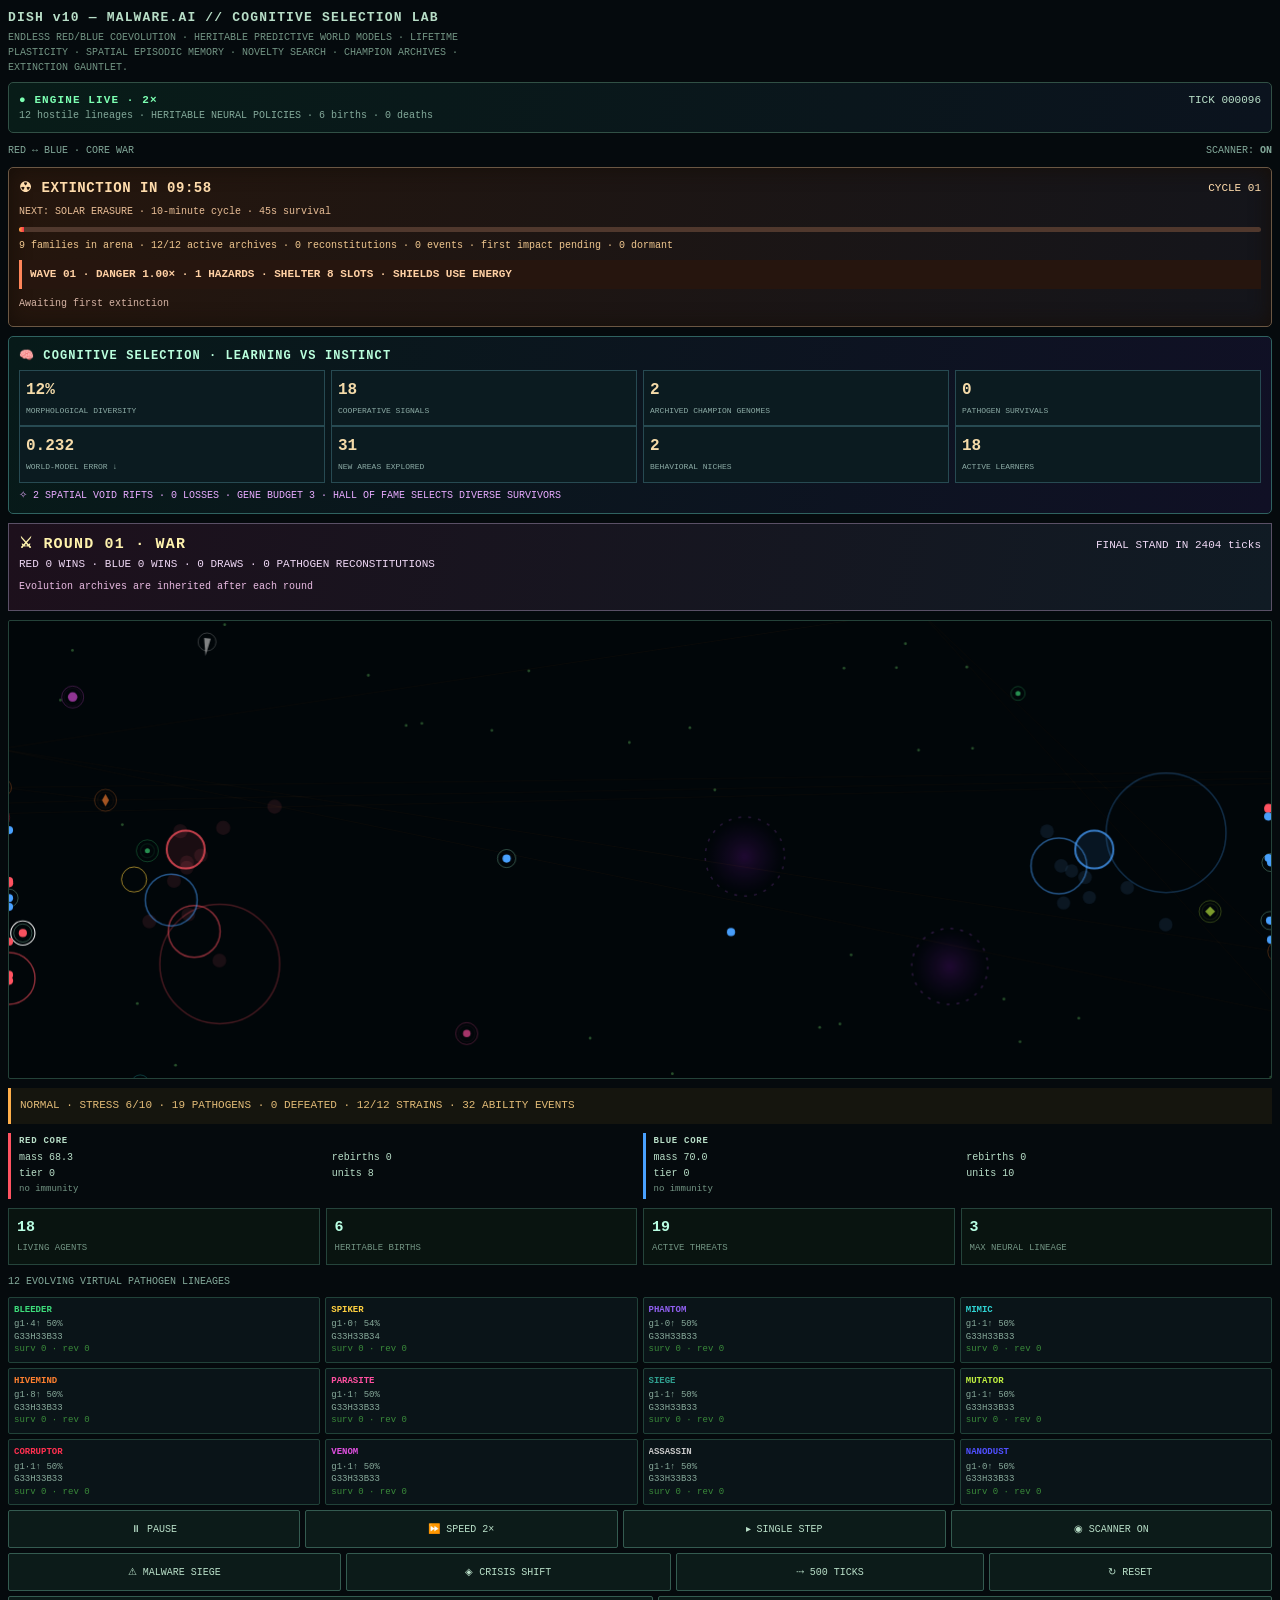
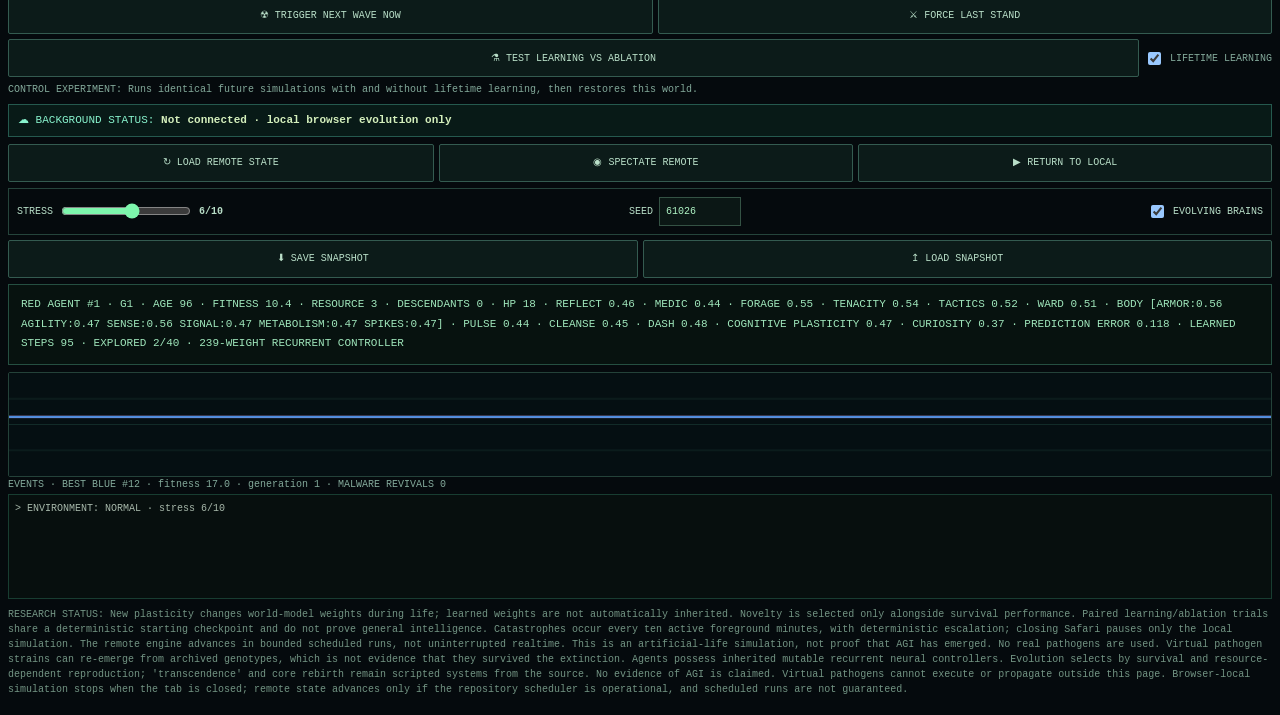
==== commit 4413654a: "fix(dish): point V10 spectator at persistent V10 cloud checkpoint" ====
--- a/dish-malware-ai-v10-cognitive-selection/index.html
+++ b/dish-malware-ai-v10-cognitive-selection/index.html
@@ -233,7 +233,7 @@
 let roundNumber=1,roundStartTick=0,roundPhase='WAR',roundScore={red:0,blue:0,draw:0},roundHistory=[];
 let pathogenResurrections=0;
 let spectating=false,cloudLastSync=0,cloudError='',cloudStatus='LOCAL ONLY';
-const CLOUD_STATE_URL='https://raw.githubusercontent.com/reppiks490/builds/main/dish-malware-ai-v9-arms-race/state/latest.json';
+const CLOUD_STATE_URL='https://raw.githubusercontent.com/reppiks490/builds/main/dish-malware-ai-v10-cognitive-selection/state/latest.json';
 // CATACLYSM CLOCK: real active foreground time, independent of simulation speed.
 const EXT_PERIOD=10*60*1000, EXT_WARN=60*1000, EXT_DURATION=45*1000;
 const HAZARDS=[
